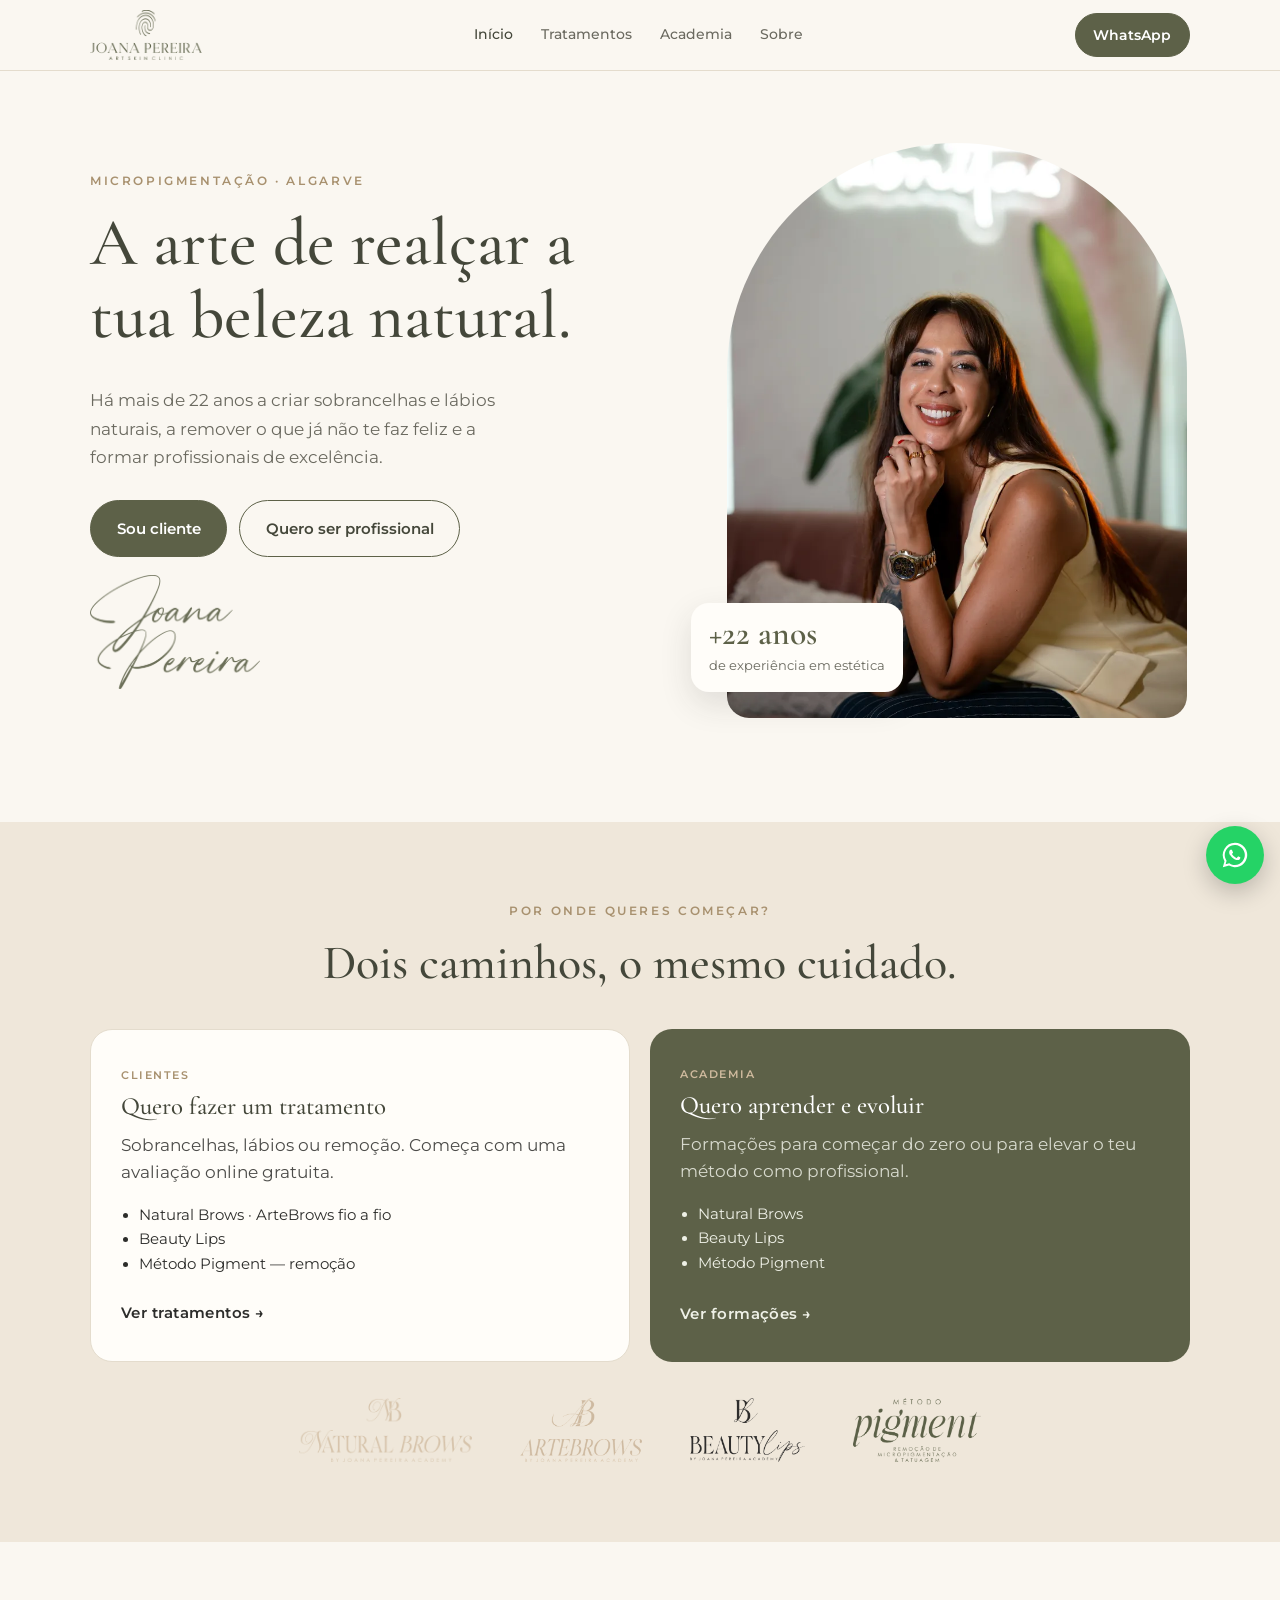
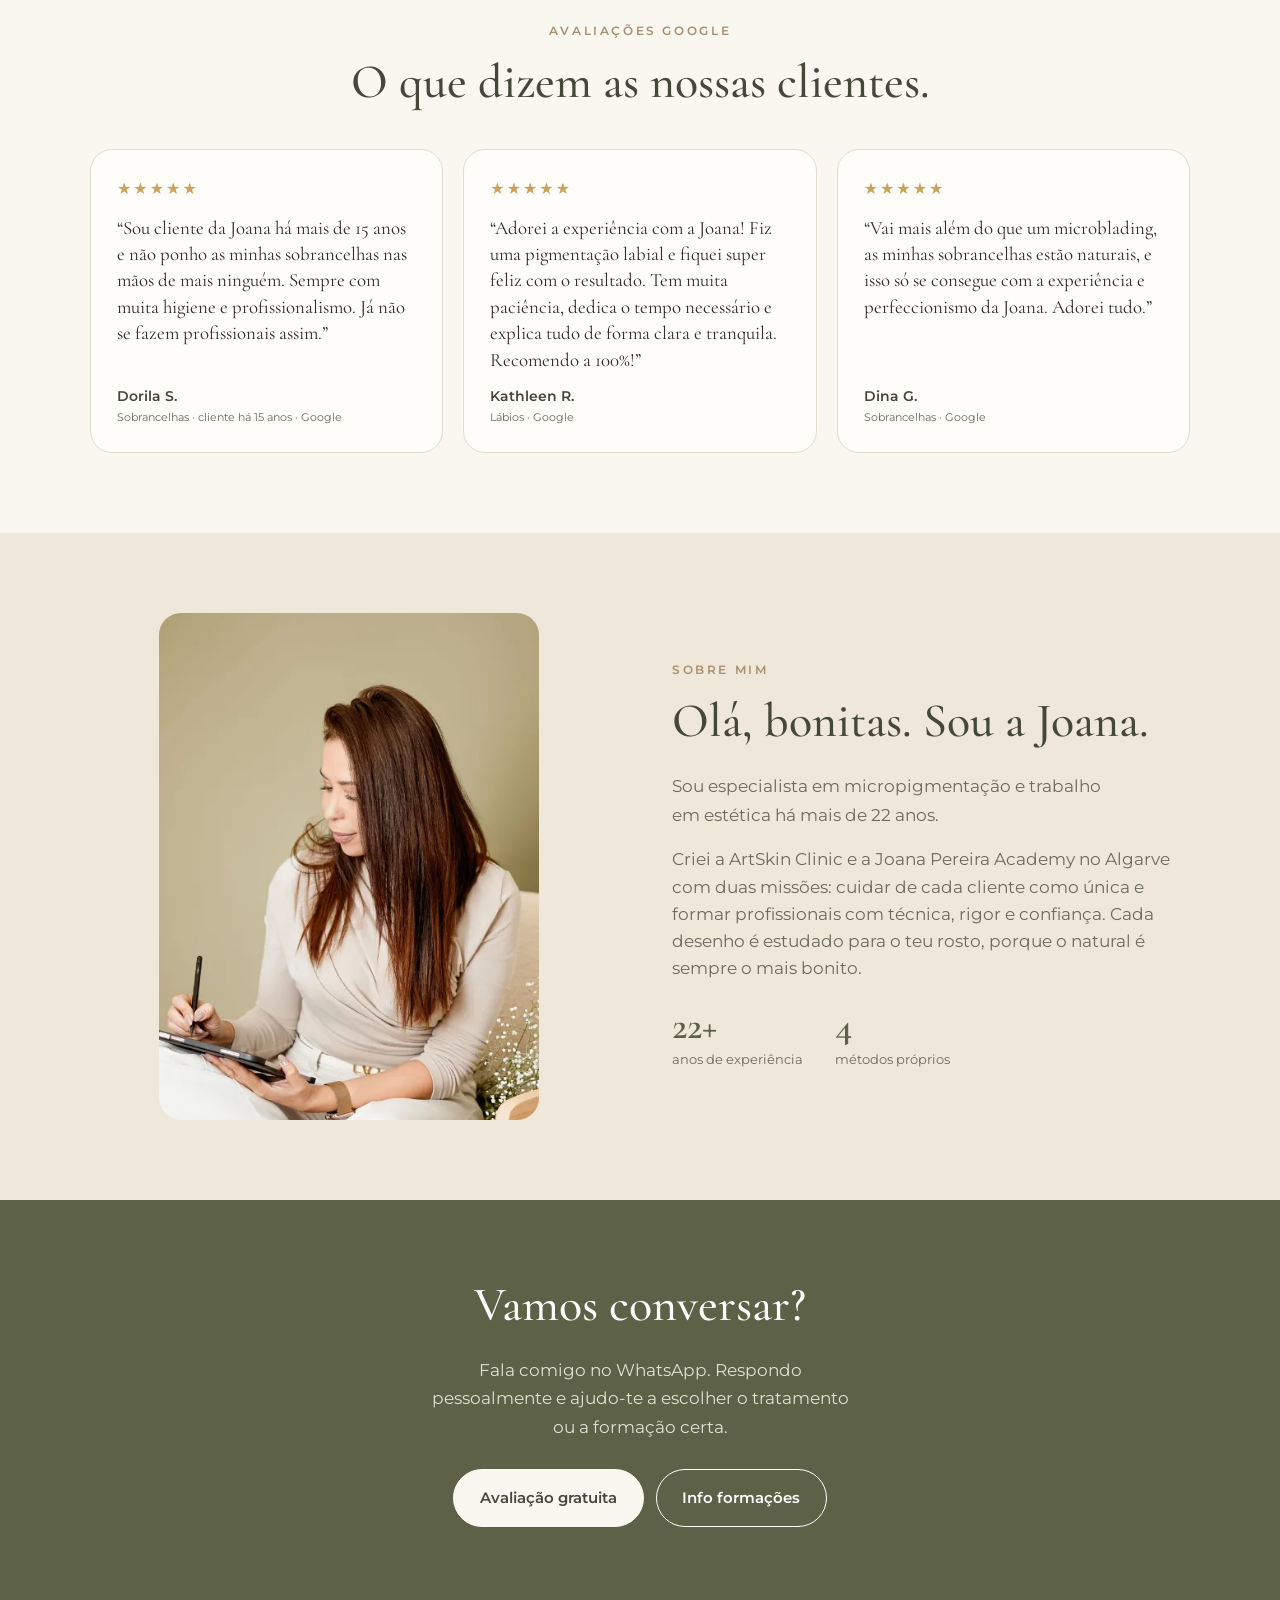
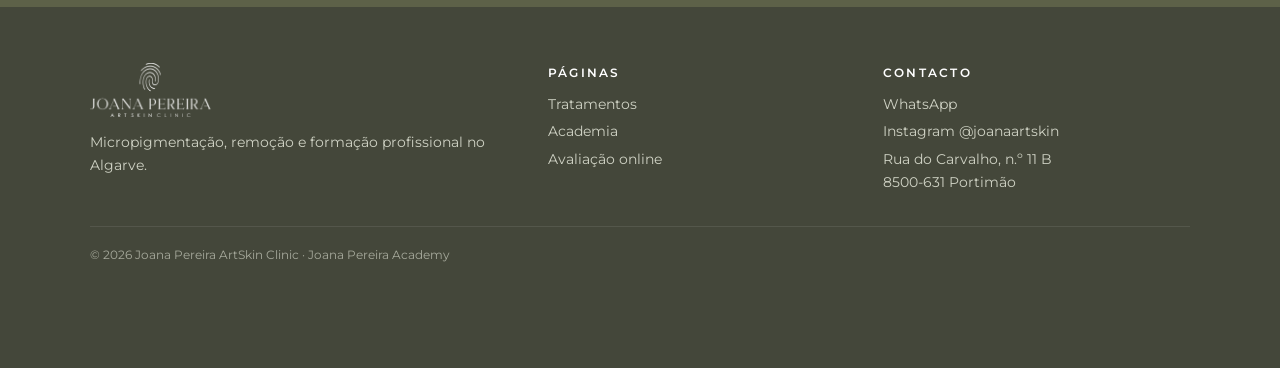
==== index.html @ eff40320 "Morada e Instagram no rodapé, dados do negócio para o Google Co-Authored-By: Claude Opus 5.5 <norepl" ====
<!doctype html>
<html lang="pt-PT">
<head>
  <meta charset="utf-8">
  <meta name="viewport" content="width=device-width, initial-scale=1">
  <title>Joana Pereira ArtSkin Clinic</title>
  <meta name="description" content="Micropigmentação de sobrancelhas e lábios, remoção de micropigmentação e tatuagem, e formações profissionais com Joana Pereira, no Algarve. Mais de 22 anos de experiência.">
  <meta property="og:title" content="Joana Pereira ArtSkin Clinic & Academy">
  <meta property="og:description" content="Tratamentos e formações em micropigmentação no Algarve.">
  <meta property="og:image" content="assets/img/joana-pereira-1200.jpg">
  <link rel="icon" href="assets/logos/icone.png">
  <link rel="preconnect" href="https://fonts.googleapis.com">
  <link rel="preconnect" href="https://fonts.gstatic.com" crossorigin>
  <link href="https://fonts.googleapis.com/css2?family=Cormorant+Garamond:ital,wght@0,500;0,600;1,500&family=Montserrat:wght@400;500;600&display=swap" rel="stylesheet">
  <link rel="stylesheet" href="assets/css/site.css">
  <script type="application/ld+json">
  {"@context":"https://schema.org","@type":"BeautySalon","name":"Joana Pereira ArtSkin Clinic","telephone":"+351968202794","address":{"@type":"PostalAddress","streetAddress":"Rua do Carvalho, n.º 11 B","postalCode":"8500-631","addressLocality":"Portimão","addressCountry":"PT"},"sameAs":["https://www.instagram.com/joanaartskin/"]}
  </script>
</head>
<body>

<header class="site-header">
  <div class="wrap">
    <a class="brand" href="index.html" aria-label="Joana Pereira ArtSkin Clinic — início"><img src="assets/logos/joana-pereira-artskin-clinic.png" alt="Joana Pereira ArtSkin Clinic" width="1000" height="447"></a>
    <nav class="nav" aria-label="Principal">
      <a href="index.html" aria-current="page">Início</a>
      <a href="clientes.html">Tratamentos</a>
      <a href="academia.html">Academia</a>
      <a href="#sobre">Sobre</a>
    </nav>
    <a class="btn" href="#" data-wa="Olá Joana! Gostava de mais informações.">WhatsApp</a>
  </div>
  <div class="mobile-tabs">
    <a href="clientes.html">Sou cliente</a>
    <a href="academia.html">Quero formação</a>
  </div>
</header>

<main>
  <!-- HERO -->
  <section class="hero">
    <div class="wrap">
      <div>
        <p class="eyebrow">Micropigmentação · Algarve</p>
        <h1>A arte de realçar a tua beleza natural.</h1>
        <p class="lead">Há mais de 22 anos a criar sobrancelhas e lábios naturais, a remover o que já não te faz feliz e a formar profissionais de excelência.</p>
        <div class="cta-row">
          <a class="btn" href="clientes.html">Sou cliente</a>
          <a class="btn ghost" href="academia.html">Quero ser profissional</a>
        </div>
        <img class="signature" src="assets/logos/assinatura.png" alt="Assinatura de Joana Pereira" width="700" height="469">
      </div>
      <div class="hero-photo">
        <picture>
          <source type="image/webp" srcset="assets/img/joana-pereira-800.webp 800w, assets/img/joana-pereira-1200.webp 1200w" sizes="(min-width: 900px) 460px, 100vw">
          <img class="photo" src="assets/img/joana-pereira-800.jpg" srcset="assets/img/joana-pereira-800.jpg 800w, assets/img/joana-pereira-1200.jpg 1200w" sizes="(min-width: 900px) 460px, 100vw" width="800" height="1200" alt="Joana Pereira a sorrir no seu estúdio">
        </picture>
        <div class="badge"><strong>+22 anos</strong><small>de experiência em estética</small></div>
      </div>
    </div>
  </section>

  <!-- ESCOLHA DE CAMINHO -->
  <section class="bg-sand">
    <div class="wrap center">
      <p class="eyebrow">Por onde queres começar?</p>
      <h2>Dois caminhos, o mesmo cuidado.</h2>
      <div class="paths" style="text-align:left">
        <a class="path cli" href="clientes.html">
          <span class="tag">Clientes</span>
          <h3>Quero fazer um tratamento</h3>
          <p>Sobrancelhas, lábios ou remoção. Começa com uma avaliação online gratuita.</p>
          <ul><li>Natural Brows · ArteBrows fio a fio</li><li>Beauty Lips</li><li>Método Pigment — remoção</li></ul>
          <span class="go">Ver tratamentos</span>
        </a>
        <a class="path aca" href="academia.html">
          <span class="tag" style="color:var(--beige)">Academia</span>
          <h3>Quero aprender e evoluir</h3>
          <p>Formações para começar do zero ou para elevar o teu método como profissional.</p>
          <ul><li>Natural Brows</li><li>Beauty Lips</li><li>Método Pigment</li></ul>
          <span class="go">Ver formações</span>
        </a>
      </div>
      <div class="brands" aria-label="Técnicas Joana Pereira">
        <img src="assets/logos/natural-brows.png" alt="Natural Brows" width="800" height="296">
        <img src="assets/logos/artebrows.png" alt="ArteBrows" width="800" height="422">
        <img src="assets/logos/beauty-lips.png" alt="Beauty Lips" width="800" height="442">
        <img src="assets/logos/metodo-pigment.png" alt="Método Pigment" width="800" height="402">
      </div>
    </div>
  </section>

  <!-- TESTEMUNHOS -->
  <section>
    <div class="wrap center">
      <p class="eyebrow">Avaliações Google</p>
      <h2>O que dizem as nossas clientes.</h2>
      <!-- Testemunhos reais do Google -->
      <div class="reviews" style="text-align:left">
        <article class="review"><div class="stars" aria-label="5 estrelas">★★★★★</div><blockquote>“Sou cliente da Joana há mais de 15 anos e não ponho as minhas sobrancelhas nas mãos de mais ninguém. Sempre com muita higiene e profissionalismo. Já não se fazem profissionais assim.”</blockquote><cite>Dorila S.<small>Sobrancelhas · cliente há 15 anos · Google</small></cite></article>
        <article class="review"><div class="stars" aria-label="5 estrelas">★★★★★</div><blockquote>“Adorei a experiência com a Joana! Fiz uma pigmentação labial e fiquei super feliz com o resultado. Tem muita paciência, dedica o tempo necessário e explica tudo de forma clara e tranquila. Recomendo a 100%!”</blockquote><cite>Kathleen R.<small>Lábios · Google</small></cite></article>
        <article class="review"><div class="stars" aria-label="5 estrelas">★★★★★</div><blockquote>“Vai mais além do que um microblading, as minhas sobrancelhas estão naturais, e isso só se consegue com a experiência e perfeccionismo da Joana. Adorei tudo.”</blockquote><cite>Dina G.<small>Sobrancelhas · Google</small></cite></article>
      </div>
    </div>
  </section>

  <!-- SOBRE -->
  <section id="sobre" class="bg-sand">
    <div class="wrap about">
      <div class="eval-photo">
        <picture>
          <source type="image/webp" srcset="assets/img/joana-avaliacao.webp">
          <img src="assets/img/joana-avaliacao.jpg" width="462" height="1080" alt="Joana Pereira a analisar um desenho no tablet" loading="lazy">
        </picture>
      </div>
      <div>
        <p class="eyebrow">Sobre mim</p>
        <h2>Olá, bonitas. Sou a Joana.</h2>
        <p class="lead">Sou especialista em micropigmentação e trabalho em estética há mais de 22 anos.</p>
        <p style="color:var(--muted)">Criei a ArtSkin Clinic e a Joana Pereira Academy no Algarve com duas missões: cuidar de cada cliente como única e formar profissionais com técnica, rigor e confiança. Cada desenho é estudado para o teu rosto, porque o natural é sempre o mais bonito.</p>
        <div class="stats">
          <div><strong>22+</strong><span>anos de experiência</span></div>
          <div><strong>4</strong><span>métodos próprios</span></div>
        </div>
      </div>
    </div>
  </section>

  <!-- CTA FINAL -->
  <section class="bg-olive">
    <div class="wrap center">
      <h2>Vamos conversar?</h2>
      <p class="lead">Fala comigo no WhatsApp. Respondo pessoalmente e ajudo-te a escolher o tratamento ou a formação certa.</p>
      <div class="cta-row">
        <a class="btn light" href="#" data-wa="Olá Joana! Quero fazer a avaliação online gratuita. Vou enviar a minha foto.">Avaliação gratuita</a>
        <a class="btn ghost" style="color:#fff;border-color:#fff" href="#" data-wa="Olá Joana! Quero saber mais sobre as formações.">Info formações</a>
      </div>
    </div>
  </section>
</main>

<footer class="site-footer">
  <div class="wrap">
    <div>
      <img src="assets/logos/joana-pereira-artskin-clinic.png" alt="Joana Pereira ArtSkin Clinic" width="1000" height="447">
      <p>Micropigmentação, remoção e formação profissional no Algarve.</p>
    </div>
    <div>
      <h4>Páginas</h4>
      <a href="clientes.html">Tratamentos</a>
      <a href="academia.html">Academia</a>
      <a href="clientes.html#avaliacao">Avaliação online</a>
    </div>
    <div>
      <h4>Contacto</h4>
      <a href="#" data-wa="Olá Joana!">WhatsApp</a>
      <a href="https://www.instagram.com/joanaartskin/" target="_blank" rel="noopener">Instagram @joanaartskin</a>
      <a href="https://www.google.com/maps/search/?api=1&amp;query=Rua+do+Carvalho+11B,+8500-631+Portim%C3%A3o" target="_blank" rel="noopener">Rua do Carvalho, n.º 11 B<br>8500-631 Portimão</a>
    </div>
    <p class="copy">© <span data-year>2026</span> Joana Pereira ArtSkin Clinic · Joana Pereira Academy</p>
  </div>
</footer>

<a class="wa-float" href="#" data-wa="Olá Joana!" aria-label="Falar no WhatsApp">
  <svg viewBox="0 0 32 32" aria-hidden="true"><path d="M16 3a13 13 0 0 0-11.2 19.6L3 29l6.6-1.7A13 13 0 1 0 16 3Zm0 23.7c-2 0-4-.5-5.7-1.6l-.4-.2-3.9 1 1-3.8-.3-.4A10.7 10.7 0 1 1 16 26.7Zm5.9-8c-.3-.2-1.9-1-2.2-1-.3-.1-.5-.2-.7.1l-1 1.2c-.2.2-.4.3-.7.1a8.8 8.8 0 0 1-4.4-3.8c-.3-.5.3-.5 1-1.6.1-.2 0-.4 0-.5l-1-2.4c-.3-.6-.5-.5-.7-.5h-.6c-.2 0-.5 0-.8.4-.3.3-1 1-1 2.5s1 2.9 1.2 3.1c.2.2 2 3.1 4.9 4.4 1.8.8 2.5.8 3.4.7.6-.1 1.9-.8 2.1-1.5.3-.7.3-1.3.2-1.5l-.7-.3Z"/></svg>
</a>

<script src="assets/js/site.js"></script>
</body>
</html>
---- assets/css/site.css ----
/* Joana Pereira ArtSkin Clinic — estilos partilhados */
:root {
  --cream: #faf7f1;
  --sand: #efe7da;
  --beige: #cfba9e;
  --beige-dark: #a8916f;
  --olive: #5d6148;
  --olive-dark: #44473a;
  --ink: #2d2d2b;
  --muted: #6b6a60;
  --line: #e4dccd;
  --white: #fffdf9;
  --radius: 22px;
}
* { box-sizing: border-box; }
html { scroll-behavior: smooth; }
body {
  margin: 0; background: var(--cream); color: var(--ink);
  font: 400 16.5px/1.65 Montserrat, system-ui, sans-serif;
  -webkit-font-smoothing: antialiased;
}
img { max-width: 100%; height: auto; display: block; }
a { color: inherit; }
.wrap { max-width: 1140px; margin: 0 auto; padding: 0 20px; }
h1, h2, h3 { font-family: "Cormorant Garamond", Georgia, serif; font-weight: 500; line-height: 1.08; margin: 0 0 .5em; color: var(--olive-dark); }
h1 { font-size: clamp(2.5rem, 6vw, 4.2rem); }
h2 { font-size: clamp(2rem, 4.6vw, 3rem); }
h3 { font-size: 1.55rem; }
p { margin: 0 0 1em; }
.eyebrow { text-transform: uppercase; letter-spacing: .22em; font-size: .74rem; font-weight: 600; color: var(--beige-dark); margin: 0 0 1rem; }
.lead { font-size: 1.08rem; color: var(--muted); max-width: 40ch; }
.center { text-align: center; }
.center .lead { margin-left: auto; margin-right: auto; }

/* Botões */
.btn {
  display: inline-flex; align-items: center; justify-content: center; gap: .55rem;
  padding: .95rem 1.6rem; border-radius: 999px; font-weight: 600; font-size: .95rem;
  text-decoration: none; background: var(--olive); color: #fff; border: 1.5px solid var(--olive);
  transition: background .15s, transform .15s, color .15s;
}
.btn:hover { background: var(--olive-dark); transform: translateY(-1px); }
.btn.ghost { background: transparent; color: var(--olive-dark); }
.btn.ghost:hover { background: var(--olive); color: #fff; }
.btn.light { background: var(--cream); color: var(--olive-dark); border-color: var(--cream); }
.btn.light:hover { background: #fff; }
.btn svg { width: 18px; height: 18px; fill: currentColor; }
.cta-row { display: flex; flex-wrap: wrap; gap: 12px; margin-top: 28px; }
.center .cta-row { justify-content: center; }

/* Header */
.site-header { position: sticky; top: 0; z-index: 30; background: rgba(250,247,241,.94); backdrop-filter: blur(8px); border-bottom: 1px solid var(--line); }
.site-header .wrap { display: flex; align-items: center; justify-content: space-between; gap: 16px; height: 70px; }
.brand img { height: 50px; width: auto; }
.nav { display: none; gap: 28px; font-size: .88rem; font-weight: 500; }
.nav a { text-decoration: none; color: var(--muted); }
.nav a:hover, .nav a[aria-current="page"] { color: var(--olive-dark); }
.site-header .btn { padding: .6rem 1.1rem; font-size: .85rem; }
@media (min-width: 860px) { .nav { display: flex; } }

/* Mobile tabs (Clientes / Academia) */
.mobile-tabs { display: flex; border-top: 1px solid var(--line); }
.mobile-tabs a { flex: 1; text-align: center; padding: 10px; font-size: .82rem; font-weight: 600; text-decoration: none; color: var(--muted); letter-spacing: .04em; }
.mobile-tabs a[aria-current="page"] { color: var(--olive-dark); box-shadow: inset 0 -2px 0 var(--olive); }
@media (min-width: 860px) { .mobile-tabs { display: none; } }

/* Secções */
section { padding: 80px 0; }
.bg-sand { background: var(--sand); }
.bg-olive { background: var(--olive); color: #eef0e6; }
.bg-olive h2, .bg-olive h3 { color: #fff; }
.bg-olive .eyebrow { color: var(--beige); }
.bg-olive .lead, .bg-olive p { color: #dfe2d4; }

/* Hero */
.hero { padding: 48px 0 80px; }
.hero .wrap { display: grid; gap: 44px; align-items: center; }
.hero-photo { position: relative; max-width: 460px; width: 100%; justify-self: center; }
.hero-photo img.photo { width: 100%; height: auto; aspect-ratio: 4/5; object-fit: cover; object-position: 50% 70%; border-radius: 230px 230px var(--radius) var(--radius); }
.badge { position: absolute; left: -10px; bottom: 26px; background: var(--white); border-radius: 18px; padding: 14px 18px; box-shadow: 0 12px 32px rgba(45,45,43,.13); }
.badge strong { display: block; font-family: "Cormorant Garamond", serif; font-size: 2.1rem; line-height: 1; color: var(--olive); font-weight: 600; }
.badge small { color: var(--muted); font-size: .8rem; }
.signature { width: 170px; opacity: .9; margin-top: 18px; }
@media (min-width: 900px) {
  .hero { padding: 72px 0 104px; }
  .hero .wrap { grid-template-columns: 1.1fr .9fr; gap: 64px; }
  .badge { left: -36px; }
}

/* Escolha de caminho (home) */
.paths { display: grid; gap: 20px; margin-top: 40px; }
@media (min-width: 760px) { .paths { grid-template-columns: 1fr 1fr; } }
.path { position: relative; display: flex; flex-direction: column; border-radius: var(--radius); padding: 36px 30px; text-decoration: none; min-height: 300px; transition: transform .2s, box-shadow .2s; }
.path:hover { transform: translateY(-3px); box-shadow: 0 18px 40px rgba(45,45,43,.12); }
.path.cli { background: var(--white); border: 1px solid var(--line); }
.path.aca { background: var(--olive); color: #eef0e6; }
.path.aca h3 { color: #fff; }
.path p { color: inherit; opacity: .85; }
.path ul { margin: 0 0 24px; padding-left: 1.1rem; font-size: .93rem; }
.path .go { margin-top: auto; font-weight: 600; font-size: .92rem; letter-spacing: .03em; }
.path .go::after { content: " →"; }

/* Grelhas e cartões */
.grid { display: grid; gap: 20px; margin-top: 40px; }
@media (min-width: 720px) { .grid.two { grid-template-columns: repeat(2, 1fr); } .grid.three { grid-template-columns: repeat(3, 1fr); } }
.card { background: var(--white); border: 1px solid var(--line); border-radius: var(--radius); padding: 30px 26px; display: flex; flex-direction: column; }
.card p { color: var(--muted); font-size: .95rem; }
.card ul { margin: 0 0 22px; padding-left: 1.1rem; color: var(--muted); font-size: .93rem; }
.card .btn { margin-top: auto; align-self: flex-start; }
.card .logo { height: 92px; width: auto; max-width: 100%; object-fit: contain; object-position: left center; margin-bottom: 20px; }
.card.feature { background: var(--olive); border: 0; color: #eef0e6; }
.card.feature h3 { color: #fff; }
.card.feature p, .card.feature ul { color: #dfe2d4; }
.tag { display: inline-block; font-size: .7rem; letter-spacing: .14em; text-transform: uppercase; font-weight: 600; color: var(--beige-dark); margin-bottom: 8px; }

/* Avaliação online */
.eval { display: grid; gap: 40px; align-items: center; }
.eval-photo img { width: 100%; max-width: 380px; aspect-ratio: 3/4; object-fit: cover; object-position: 50% 40%; border-radius: var(--radius); margin: 0 auto; }
@media (min-width: 900px) { .eval { grid-template-columns: .8fr 1.2fr; gap: 64px; } }
.steps { list-style: none; padding: 0; margin: 24px 0 0; display: grid; gap: 14px; counter-reset: s; }
.steps li { display: flex; gap: 14px; align-items: flex-start; counter-increment: s; }
.steps li::before { content: counter(s); flex: 0 0 34px; height: 34px; border-radius: 50%; background: var(--olive); color: #fff; display: grid; place-items: center; font-weight: 600; font-size: .9rem; }
.steps strong { display: block; color: var(--olive-dark); }
.steps span { color: var(--muted); font-size: .93rem; }
.note { margin-top: 26px; padding: 18px 20px; border-radius: 16px; background: var(--white); border: 1px solid var(--line); font-size: .92rem; color: var(--muted); }
.note b { color: var(--olive-dark); }

/* Galeria (fotos de trabalhos) */
.gallery { display: grid; gap: 14px; margin-top: 40px; grid-template-columns: repeat(2, 1fr); }
@media (min-width: 860px) { .gallery { grid-template-columns: repeat(4, 1fr); } }
.gallery figure { margin: 0; border-radius: 18px; overflow: hidden; aspect-ratio: 1; background: var(--sand); position: relative; }
.gallery img { width: 100%; height: 100%; object-fit: cover; }
.gallery figcaption { position: absolute; left: 10px; bottom: 10px; background: rgba(255,253,249,.92); padding: 4px 10px; border-radius: 99px; font-size: .74rem; font-weight: 600; color: var(--olive-dark); }
.placeholder { display: grid; place-items: center; text-align: center; padding: 14px; border: 1.5px dashed var(--beige); color: var(--beige-dark); font-size: .8rem; font-weight: 500; }

/* Testemunhos */
.reviews { display: grid; gap: 20px; margin-top: 40px; }
@media (min-width: 760px) { .reviews { grid-template-columns: repeat(3, 1fr); } }
.review { background: var(--white); border: 1px solid var(--line); border-radius: var(--radius); padding: 26px; display: flex; flex-direction: column; gap: 12px; }
.review .stars { color: #c9a25b; letter-spacing: 2px; font-size: 1rem; }
.review blockquote { margin: 0; font-family: "Cormorant Garamond", serif; font-size: 1.18rem; line-height: 1.4; color: var(--ink); }
.review cite { font-style: normal; font-size: .85rem; font-weight: 600; color: var(--olive-dark); margin-top: auto; }
.review cite small { display: block; font-weight: 400; color: var(--muted); }
.review.placeholder { border-style: dashed; }
.google-score { display: inline-flex; align-items: center; gap: 10px; margin-top: 18px; font-size: .9rem; color: var(--muted); }

/* Logos das técnicas */
.brands { display: flex; flex-wrap: wrap; justify-content: center; align-items: center; gap: 28px 48px; margin-top: 36px; }
.brands img { height: 64px; width: auto; }

/* Sobre */
.about { display: grid; gap: 40px; align-items: center; }
@media (min-width: 900px) { .about { grid-template-columns: 1fr 1fr; gap: 64px; } }
.stats { display: flex; gap: 32px; flex-wrap: wrap; margin-top: 24px; }
.stats strong { display: block; font-family: "Cormorant Garamond", serif; font-size: 2.4rem; line-height: 1; color: var(--olive); font-weight: 600; }
.stats span { font-size: .82rem; color: var(--muted); }

/* FAQ */
.faq { max-width: 760px; margin: 36px auto 0; }
.faq details { border-bottom: 1px solid var(--line); padding: 18px 0; }
.faq summary { cursor: pointer; font-weight: 600; color: var(--olive-dark); list-style: none; display: flex; justify-content: space-between; gap: 16px; }
.faq summary::after { content: "+"; font-size: 1.3rem; line-height: 1; color: var(--beige-dark); }
.faq details[open] summary::after { content: "–"; }
.faq details p { margin: 12px 0 0; color: var(--muted); font-size: .95rem; }

/* Footer */
.site-footer { background: var(--olive-dark); color: #cfd2c4; padding: 56px 0 90px; font-size: .88rem; }
.site-footer .wrap { display: grid; gap: 28px; }
@media (min-width: 760px) { .site-footer .wrap { grid-template-columns: 1.4fr 1fr 1fr; } }
.site-footer img { height: 54px; width: auto; filter: brightness(0) invert(1); opacity: .9; margin-bottom: 14px; }
.site-footer h4 { margin: 0 0 10px; color: #fff; font-size: .78rem; letter-spacing: .18em; text-transform: uppercase; font-weight: 600; }
.site-footer a { text-decoration: none; display: block; margin: 4px 0; }
.site-footer a:hover { color: #fff; }
.site-footer .copy { grid-column: 1 / -1; border-top: 1px solid rgba(255,255,255,.12); padding-top: 18px; font-size: .78rem; opacity: .7; }

/* WhatsApp flutuante */
.wa-float { position: fixed; right: 16px; bottom: 16px; z-index: 40; width: 58px; height: 58px; border-radius: 50%; background: #25d366; display: grid; place-items: center; box-shadow: 0 8px 24px rgba(0,0,0,.22); }
.wa-float svg { width: 30px; height: 30px; fill: #fff; }

/* Galeria com destaque */
.gallery.feature { grid-auto-rows: 170px; }
.gallery.feature figure { aspect-ratio: auto; }
.gallery.feature .big { grid-column: span 2; grid-row: span 2; }
.gallery.feature .tall { grid-row: span 2; }
@media (min-width: 860px) { .gallery.feature { grid-auto-rows: 260px; } }
@media (min-width: 760px) { .reviews.two { grid-template-columns: repeat(2, 1fr); } }

/* Faixa de fotos antes/depois, sem cortar a imagem */
.strip { display: flex; flex-wrap: wrap; gap: 14px; margin-top: 28px; }
.strip figure { margin: 0; min-width: 0; border-radius: 18px; overflow: hidden; }
.strip img { width: 100%; height: auto; }
@media (max-width: 640px) { .strip figure { flex-basis: 100% !important; } }
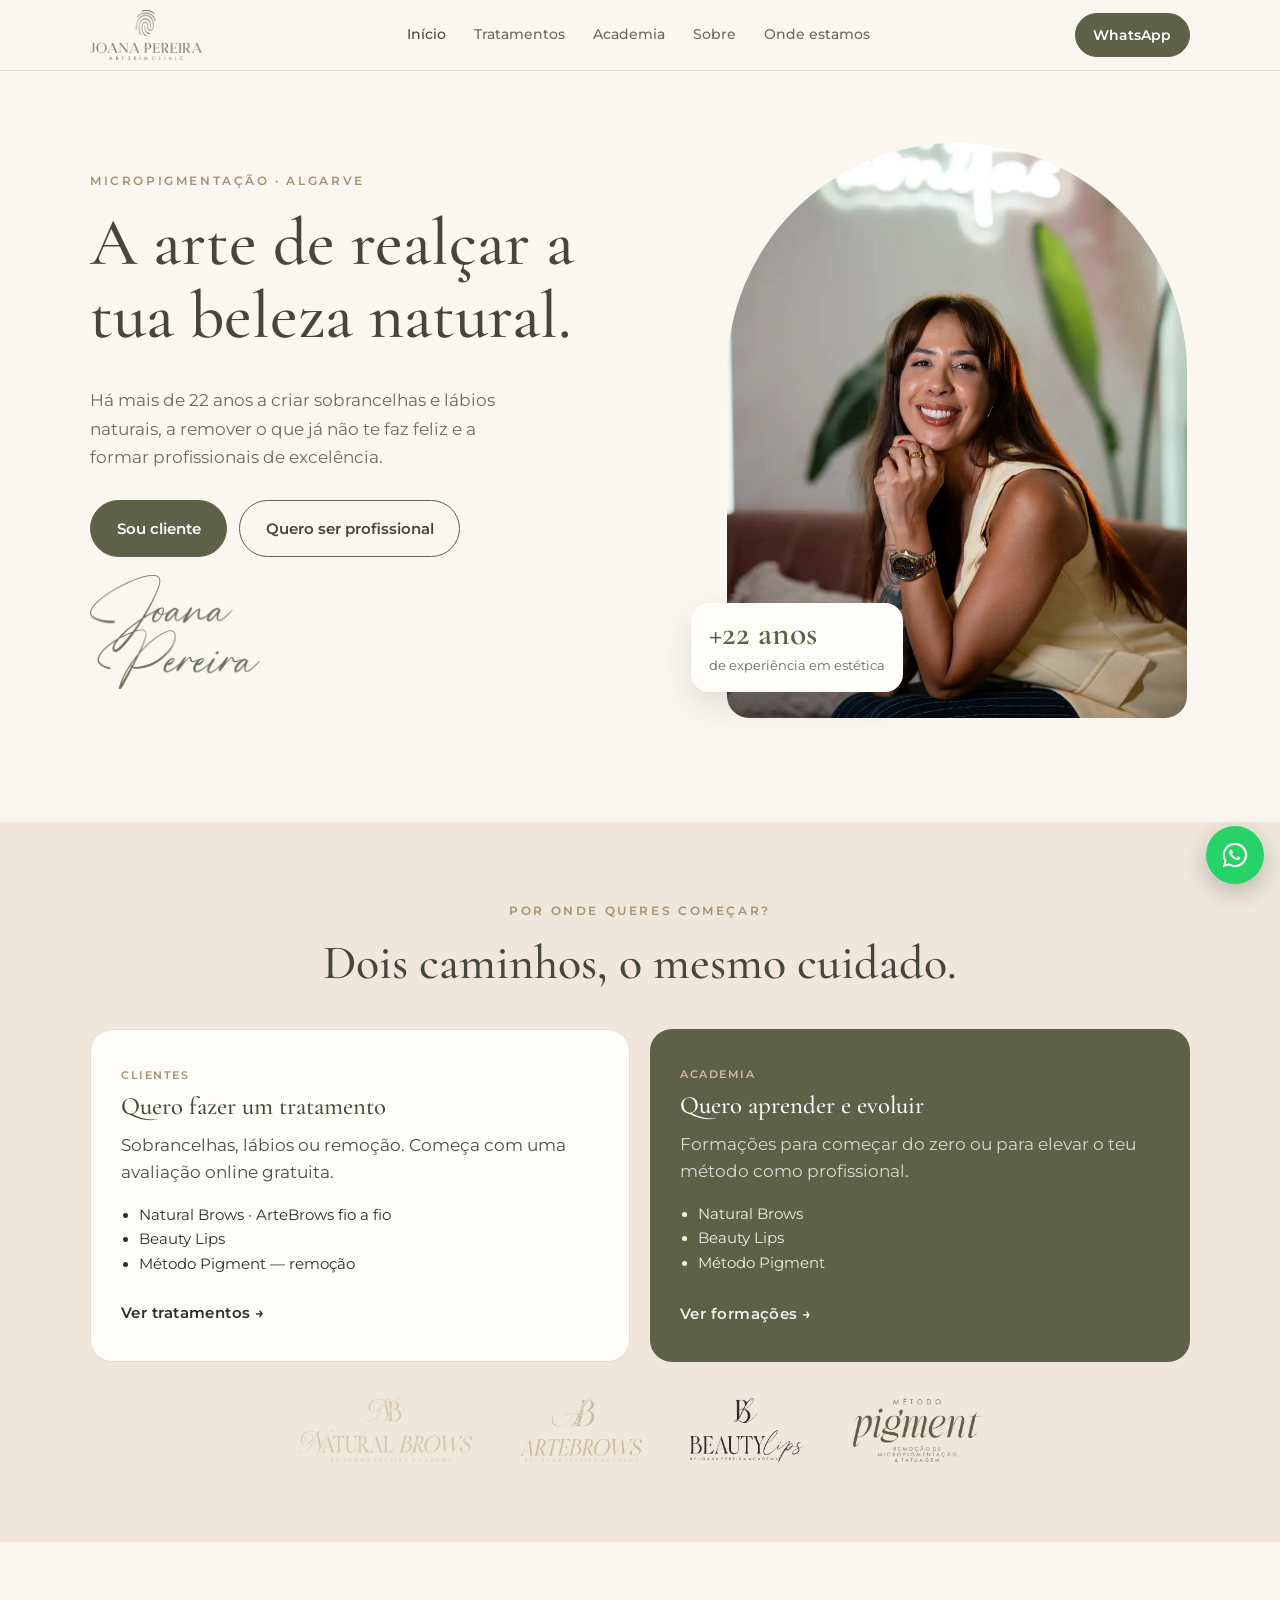
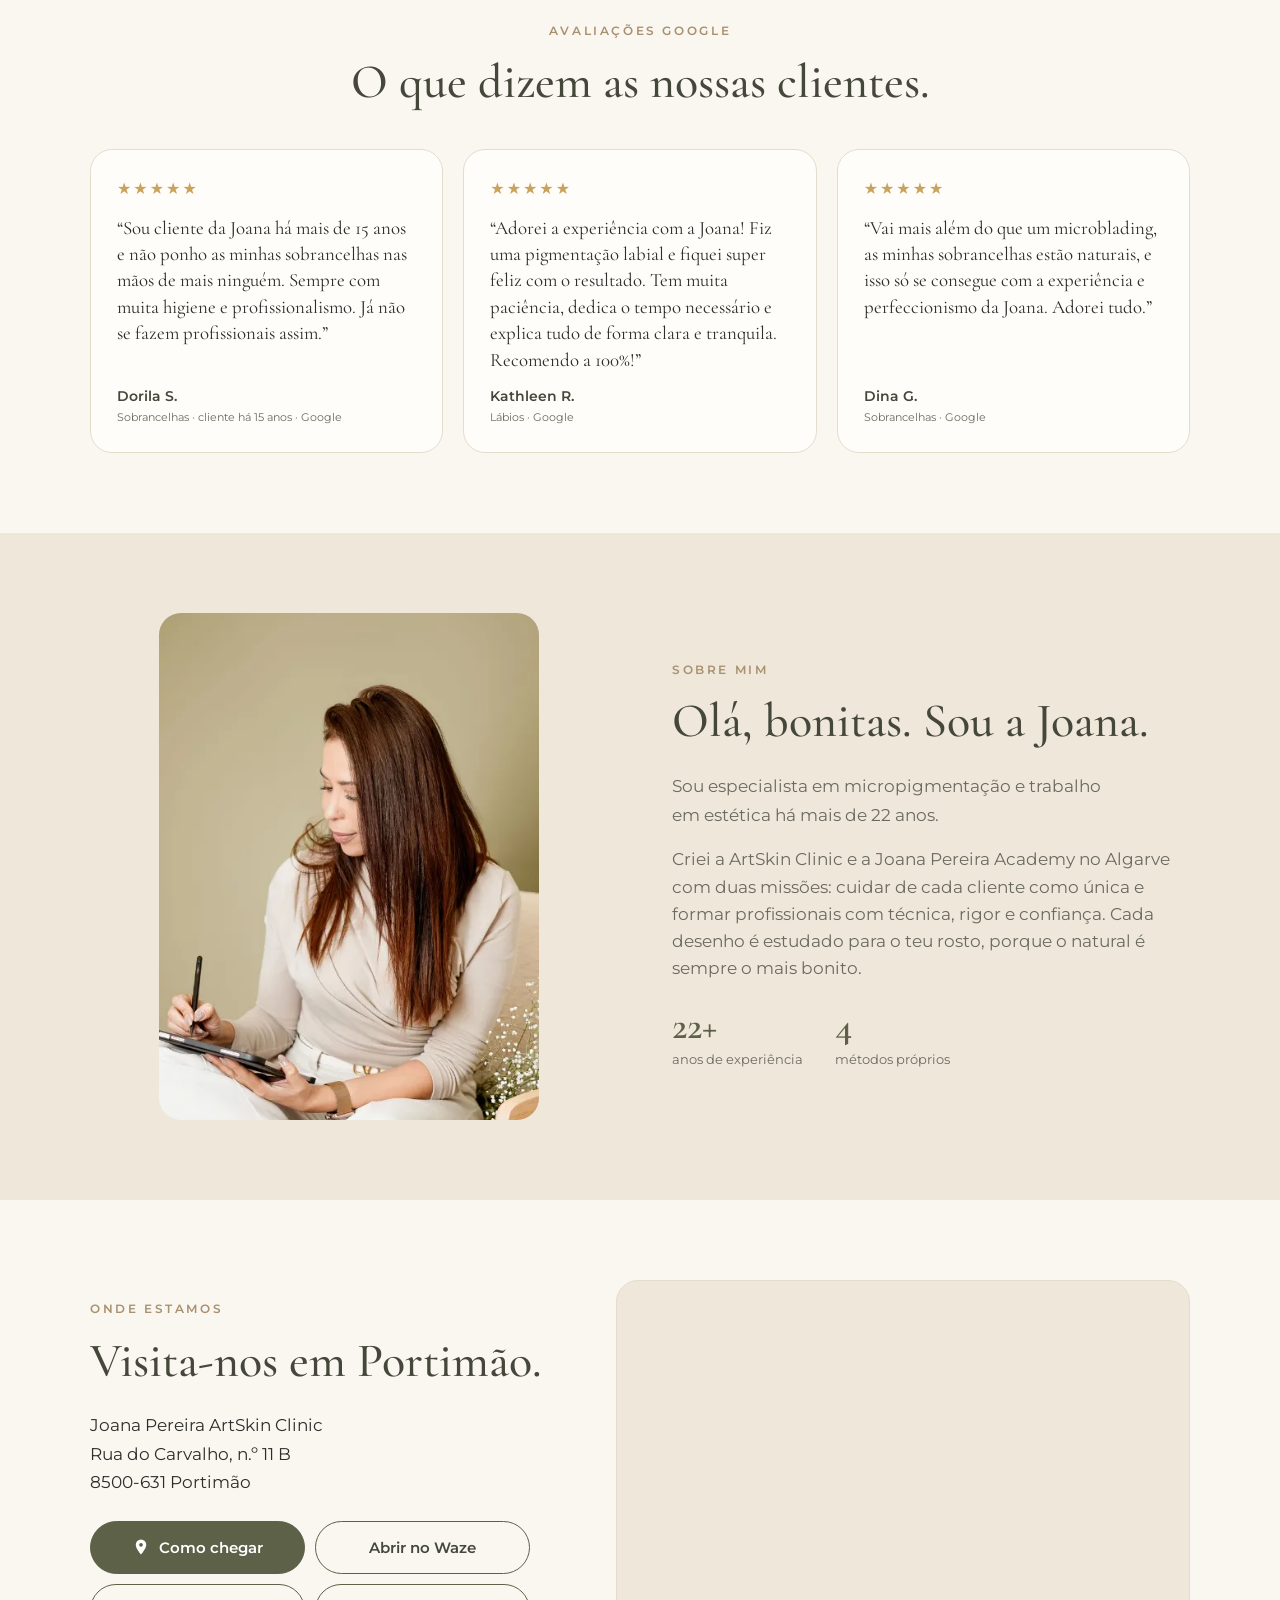
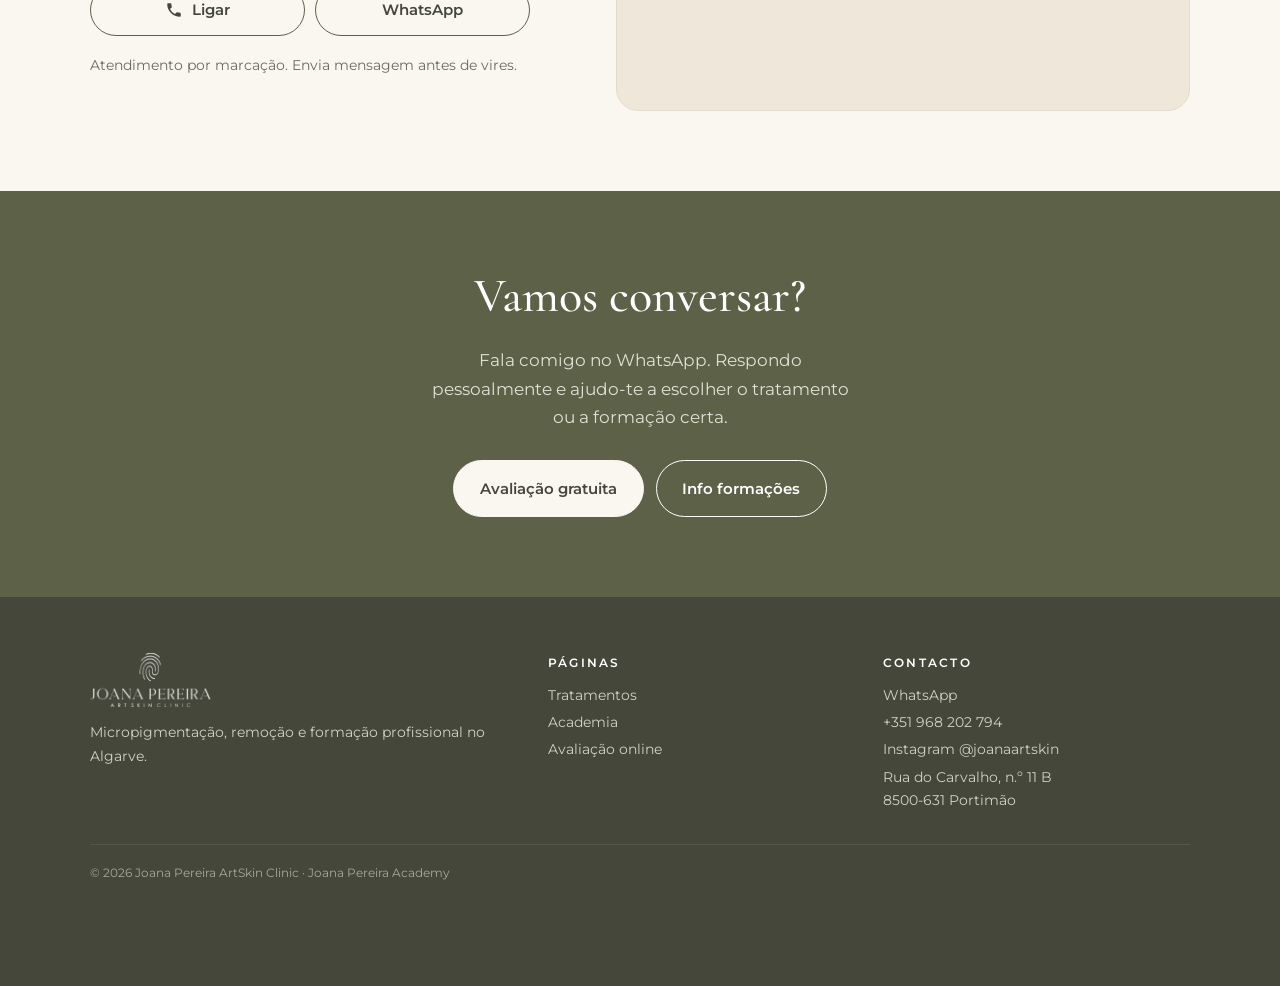
==== commit 60fa71e7: "Secção Onde estamos: mapa, Como chegar, Waze, Ligar e WhatsApp Co-Authored-By: Claude Opus 5.5 <nore" ====
--- a/index.html
+++ b/index.html
@@ -27,6 +27,7 @@
       <a href="clientes.html">Tratamentos</a>
       <a href="academia.html">Academia</a>
       <a href="#sobre">Sobre</a>
+      <a href="#visita">Onde estamos</a>
     </nav>
     <a class="btn" href="#" data-wa="Olá Joana! Gostava de mais informações.">WhatsApp</a>
   </div>
@@ -127,6 +128,33 @@
   </section>
 
   <!-- CTA FINAL -->
+  <!-- ONDE ESTAMOS -->
+  <section id="visita">
+    <div class="wrap visit">
+      <div>
+        <p class="eyebrow">Onde estamos</p>
+        <h2>Visita-nos em Portimão.</h2>
+        <address class="addr">
+          Joana Pereira ArtSkin Clinic<br>
+          Rua do Carvalho, n.º 11 B<br>
+          8500-631 Portimão
+        </address>
+        <div class="quick">
+          <a class="btn" href="https://www.google.com/maps/dir/?api=1&amp;destination=Rua%20do%20Carvalho%2011B%2C%208500-631%20Portim%C3%A3o" target="_blank" rel="noopener">
+            <svg viewBox="0 0 24 24" aria-hidden="true"><path d="M12 2a7 7 0 0 0-7 7c0 5.2 7 13 7 13s7-7.8 7-13a7 7 0 0 0-7-7Zm0 9.5A2.5 2.5 0 1 1 12 6.5a2.5 2.5 0 0 1 0 5Z"/></svg>Como chegar</a>
+          <a class="btn ghost" href="https://waze.com/ul?q=Rua%20do%20Carvalho%2011B%2C%208500-631%20Portim%C3%A3o&amp;navigate=yes" target="_blank" rel="noopener">Abrir no Waze</a>
+          <a class="btn ghost" href="tel:+351968202794">
+            <svg viewBox="0 0 24 24" aria-hidden="true"><path d="M6.6 10.8a15.1 15.1 0 0 0 6.6 6.6l2.2-2.2c.3-.3.7-.4 1-.2 1.1.4 2.3.6 3.6.6.6 0 1 .4 1 1V20c0 .6-.4 1-1 1A17 17 0 0 1 3 4c0-.6.4-1 1-1h3.5c.6 0 1 .4 1 1 0 1.3.2 2.5.6 3.6.1.3 0 .7-.2 1l-2.3 2.2Z"/></svg>Ligar</a>
+          <a class="btn ghost" href="#" data-wa="Olá Joana! Gostava de marcar uma visita ao estúdio.">WhatsApp</a>
+        </div>
+        <p class="small-note">Atendimento por marcação. Envia mensagem antes de vires.</p>
+      </div>
+      <div class="map">
+        <iframe title="Mapa: Joana Pereira ArtSkin Clinic, Rua do Carvalho 11 B, Portimão" src="https://maps.google.com/maps?q=Rua%20do%20Carvalho%2011B%2C%208500-631%20Portim%C3%A3o&amp;z=16&amp;output=embed" loading="lazy" referrerpolicy="no-referrer-when-downgrade" allowfullscreen></iframe>
+      </div>
+    </div>
+  </section>
+
   <section class="bg-olive">
     <div class="wrap center">
       <h2>Vamos conversar?</h2>
@@ -154,6 +182,7 @@
     <div>
       <h4>Contacto</h4>
       <a href="#" data-wa="Olá Joana!">WhatsApp</a>
+      <a href="tel:+351968202794">+351 968 202 794</a>
       <a href="https://www.instagram.com/joanaartskin/" target="_blank" rel="noopener">Instagram @joanaartskin</a>
       <a href="https://www.google.com/maps/search/?api=1&amp;query=Rua+do+Carvalho+11B,+8500-631+Portim%C3%A3o" target="_blank" rel="noopener">Rua do Carvalho, n.º 11 B<br>8500-631 Portimão</a>
     </div>
--- a/assets/css/site.css
+++ b/assets/css/site.css
@@ -190,3 +190,13 @@
 .strip figure { margin: 0; min-width: 0; border-radius: 18px; overflow: hidden; }
 .strip img { width: 100%; height: auto; }
 @media (max-width: 640px) { .strip figure { flex-basis: 100% !important; } }
+
+/* Onde estamos */
+.visit { display: grid; gap: 36px; align-items: center; }
+@media (min-width: 900px) { .visit { grid-template-columns: .9fr 1.1fr; gap: 56px; } }
+.addr { font-style: normal; font-size: 1.05rem; line-height: 1.7; color: var(--ink); margin: 8px 0 24px; }
+.quick { display: grid; grid-template-columns: 1fr 1fr; gap: 10px; max-width: 440px; }
+.quick .btn { padding: .8rem 1rem; white-space: nowrap; }
+.small-note { margin-top: 18px; font-size: .85rem; color: var(--muted); }
+.map { border-radius: var(--radius); overflow: hidden; border: 1px solid var(--line); background: var(--sand); aspect-ratio: 4/3; }
+.map iframe { width: 100%; height: 100%; border: 0; display: block; }
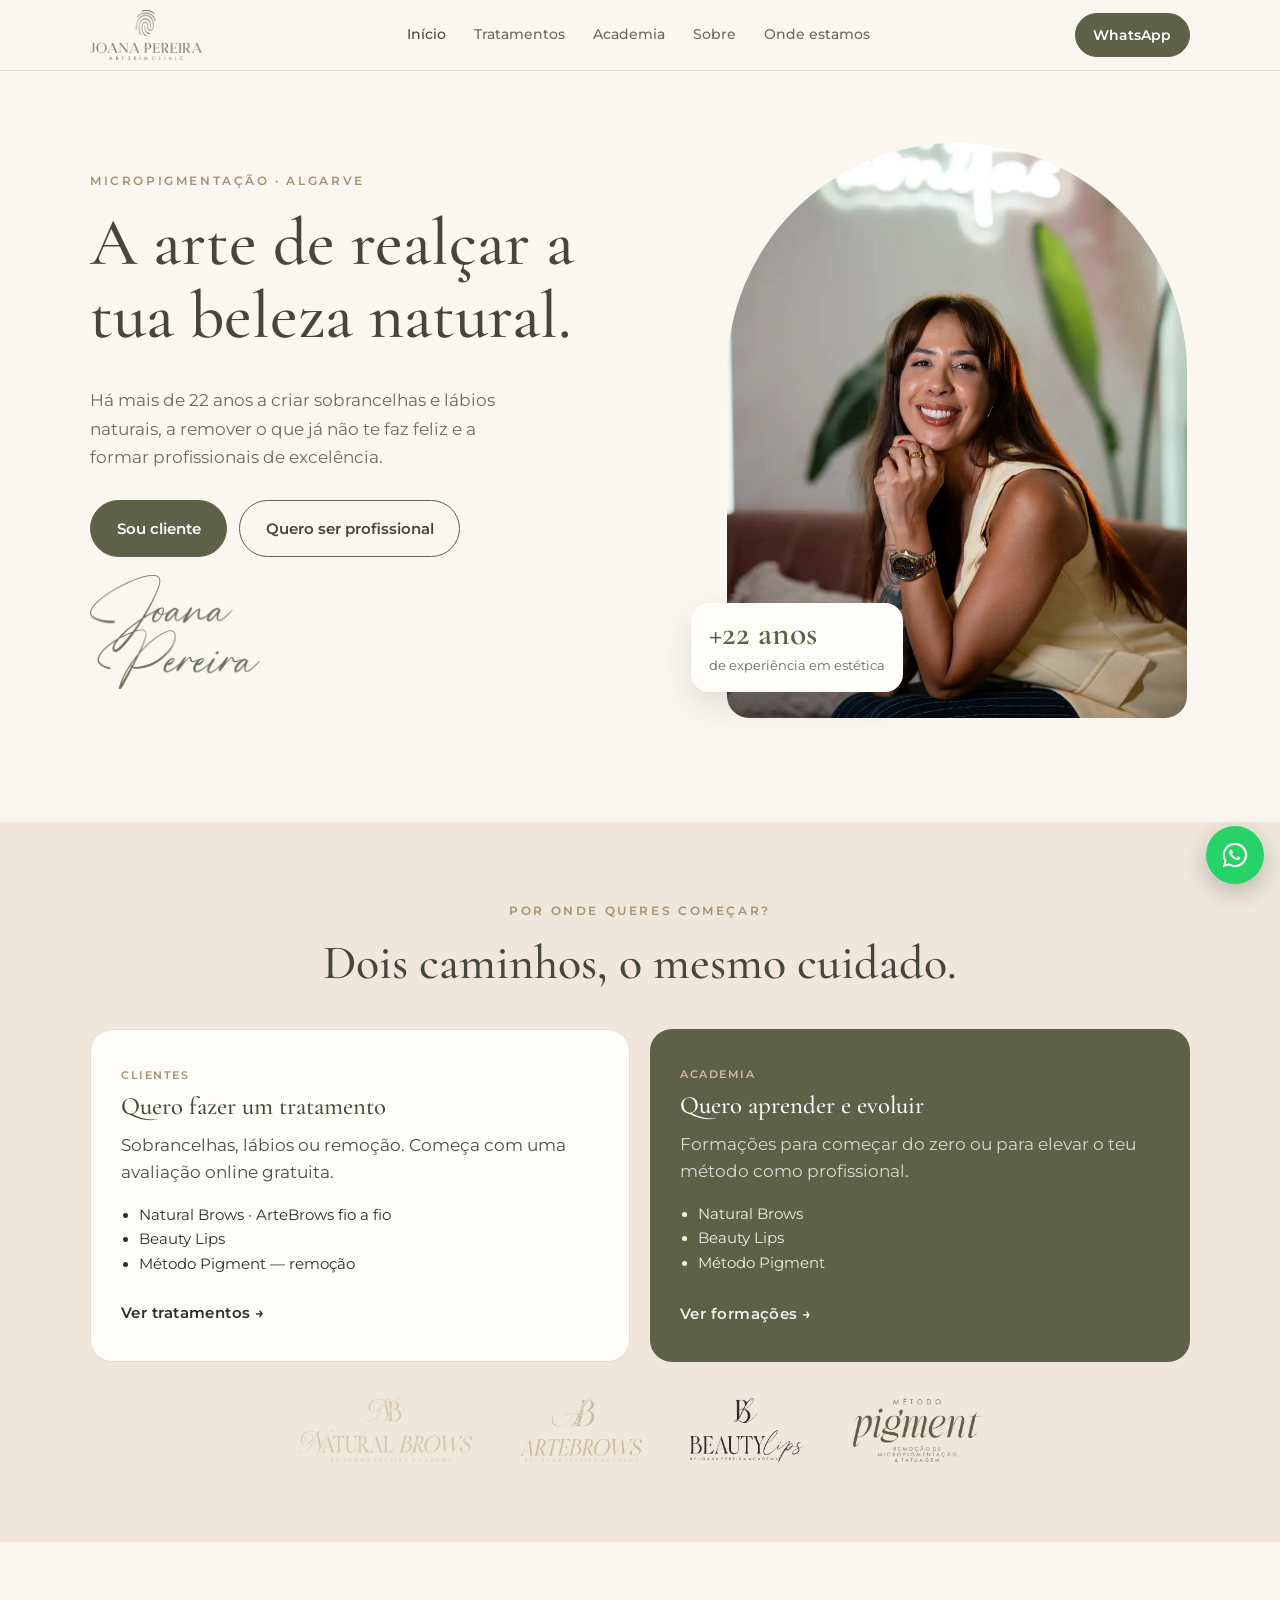
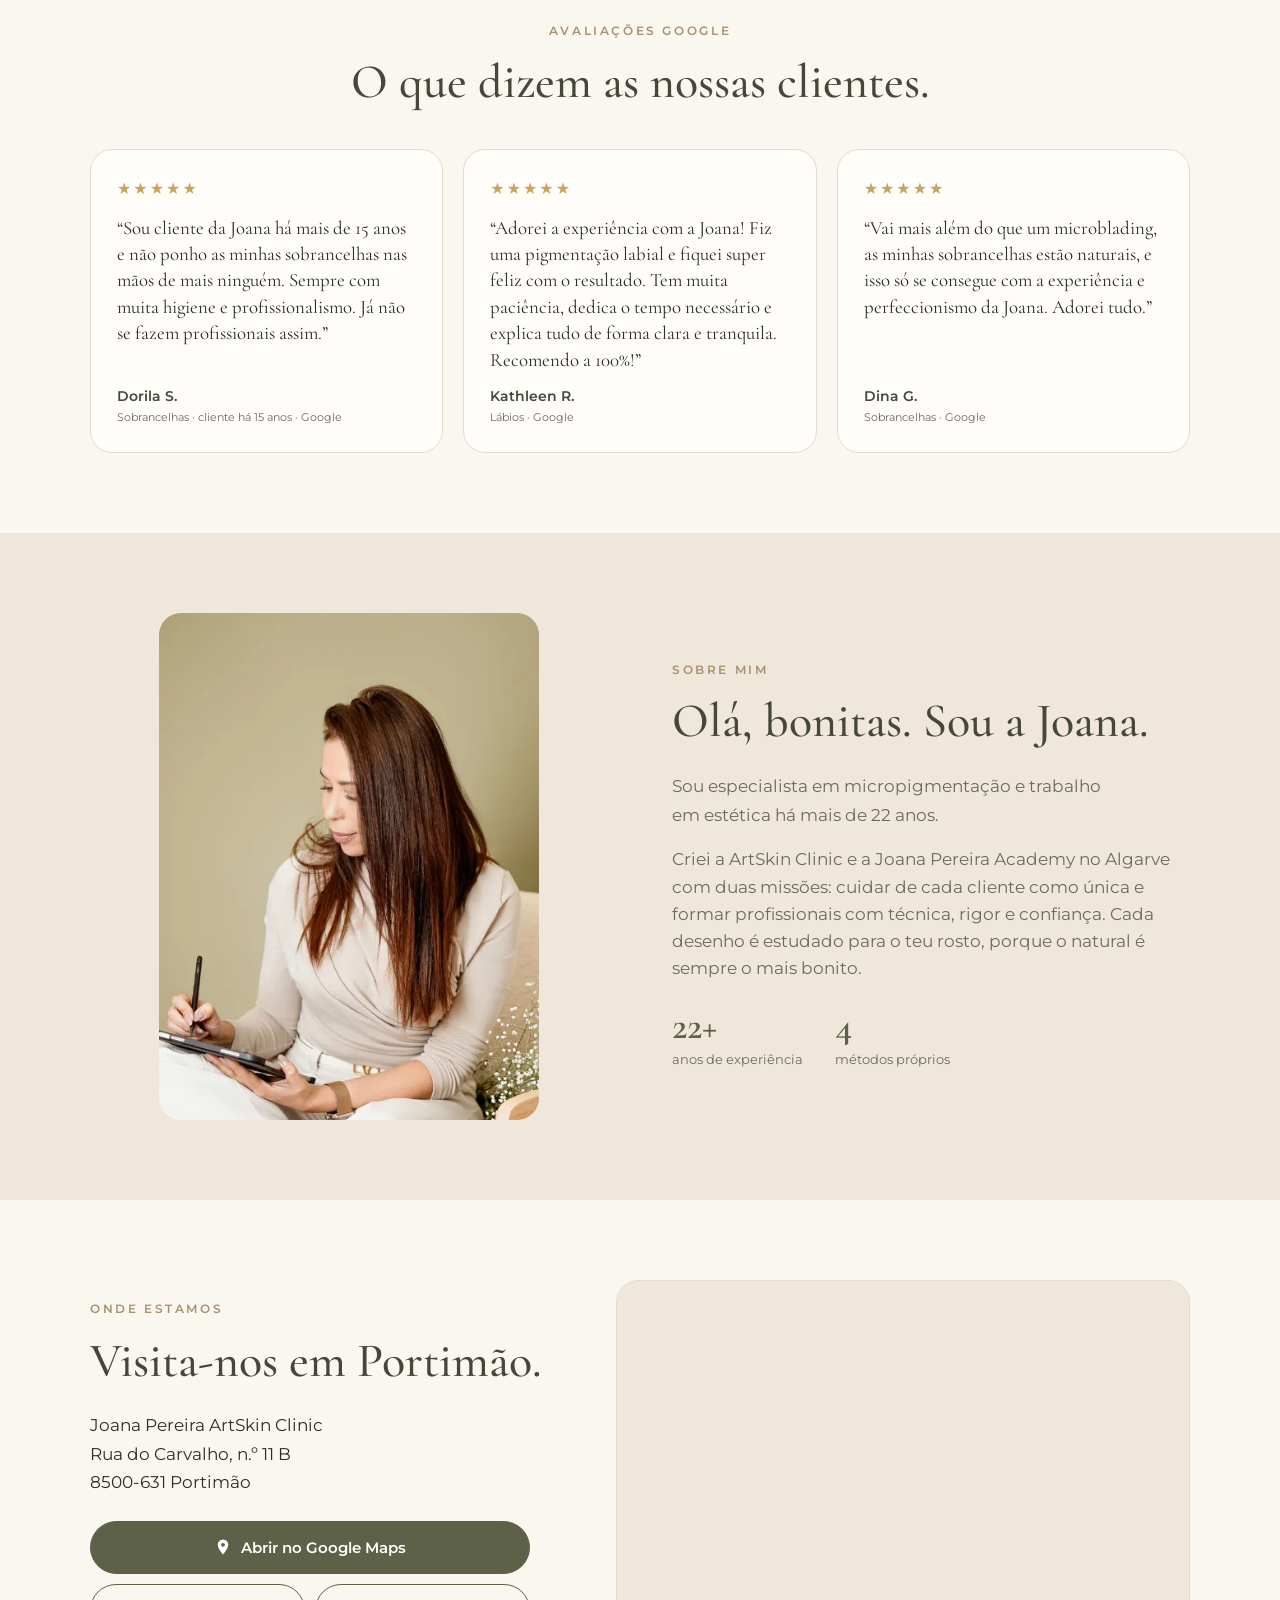
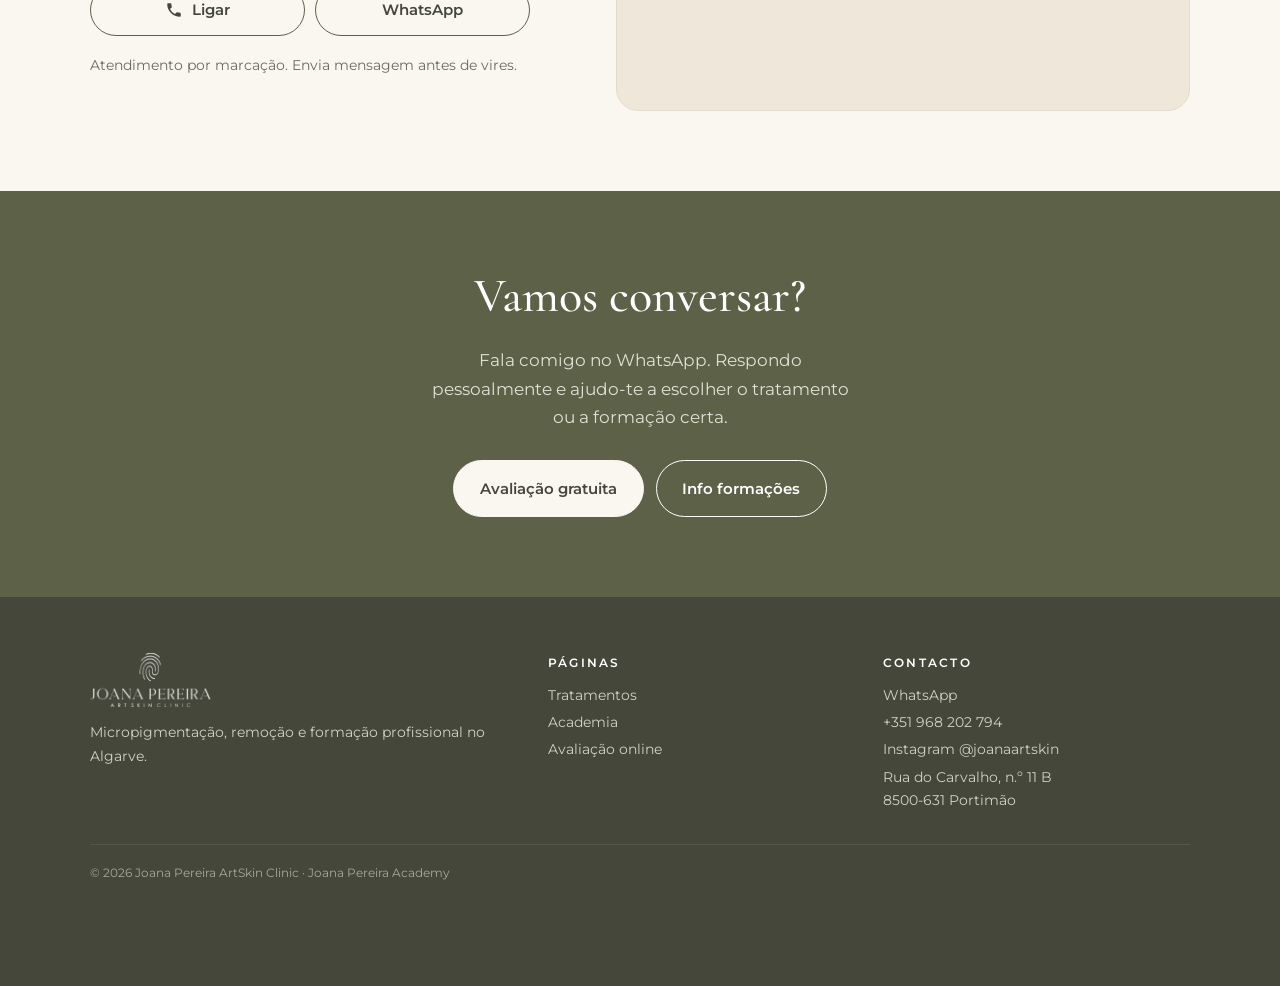
==== commit e1ba1e4e: "Tirar Waze, botão principal Abrir no Google Maps Co-Authored-By: Claude Opus 5.5 <noreply@anthropic." ====
--- a/index.html
+++ b/index.html
@@ -140,9 +140,8 @@
           8500-631 Portimão
         </address>
         <div class="quick">
-          <a class="btn" href="https://www.google.com/maps/dir/?api=1&amp;destination=Rua%20do%20Carvalho%2011B%2C%208500-631%20Portim%C3%A3o" target="_blank" rel="noopener">
-            <svg viewBox="0 0 24 24" aria-hidden="true"><path d="M12 2a7 7 0 0 0-7 7c0 5.2 7 13 7 13s7-7.8 7-13a7 7 0 0 0-7-7Zm0 9.5A2.5 2.5 0 1 1 12 6.5a2.5 2.5 0 0 1 0 5Z"/></svg>Como chegar</a>
-          <a class="btn ghost" href="https://waze.com/ul?q=Rua%20do%20Carvalho%2011B%2C%208500-631%20Portim%C3%A3o&amp;navigate=yes" target="_blank" rel="noopener">Abrir no Waze</a>
+          <a class="btn wide" href="https://www.google.com/maps/dir/?api=1&amp;destination=Rua%20do%20Carvalho%2011B%2C%208500-631%20Portim%C3%A3o" target="_blank" rel="noopener">
+            <svg viewBox="0 0 24 24" aria-hidden="true"><path d="M12 2a7 7 0 0 0-7 7c0 5.2 7 13 7 13s7-7.8 7-13a7 7 0 0 0-7-7Zm0 9.5A2.5 2.5 0 1 1 12 6.5a2.5 2.5 0 0 1 0 5Z"/></svg>Abrir no Google Maps</a>
           <a class="btn ghost" href="tel:+351968202794">
             <svg viewBox="0 0 24 24" aria-hidden="true"><path d="M6.6 10.8a15.1 15.1 0 0 0 6.6 6.6l2.2-2.2c.3-.3.7-.4 1-.2 1.1.4 2.3.6 3.6.6.6 0 1 .4 1 1V20c0 .6-.4 1-1 1A17 17 0 0 1 3 4c0-.6.4-1 1-1h3.5c.6 0 1 .4 1 1 0 1.3.2 2.5.6 3.6.1.3 0 .7-.2 1l-2.3 2.2Z"/></svg>Ligar</a>
           <a class="btn ghost" href="#" data-wa="Olá Joana! Gostava de marcar uma visita ao estúdio.">WhatsApp</a>
--- a/assets/css/site.css
+++ b/assets/css/site.css
@@ -197,6 +197,7 @@
 .addr { font-style: normal; font-size: 1.05rem; line-height: 1.7; color: var(--ink); margin: 8px 0 24px; }
 .quick { display: grid; grid-template-columns: 1fr 1fr; gap: 10px; max-width: 440px; }
 .quick .btn { padding: .8rem 1rem; white-space: nowrap; }
+.quick .btn.wide { grid-column: 1 / -1; }
 .small-note { margin-top: 18px; font-size: .85rem; color: var(--muted); }
 .map { border-radius: var(--radius); overflow: hidden; border: 1px solid var(--line); background: var(--sand); aspect-ratio: 4/3; }
 .map iframe { width: 100%; height: 100%; border: 0; display: block; }
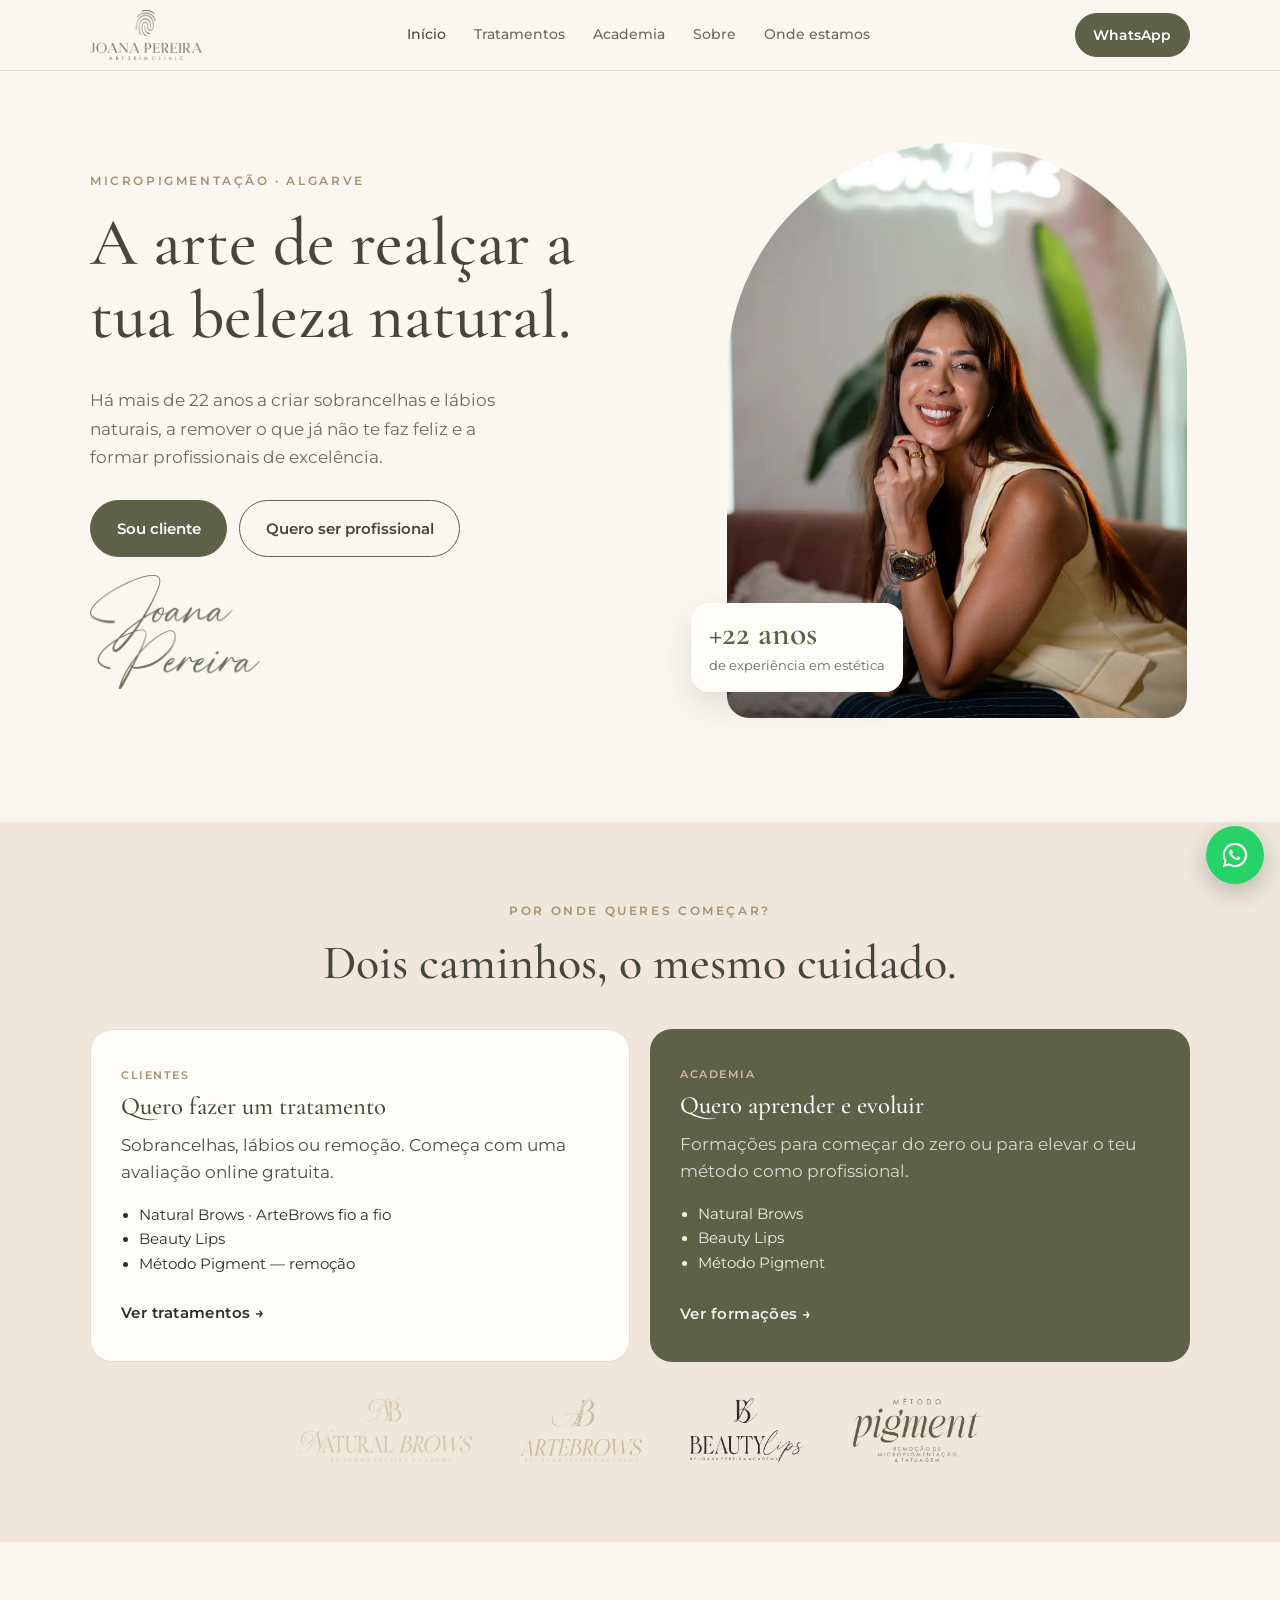
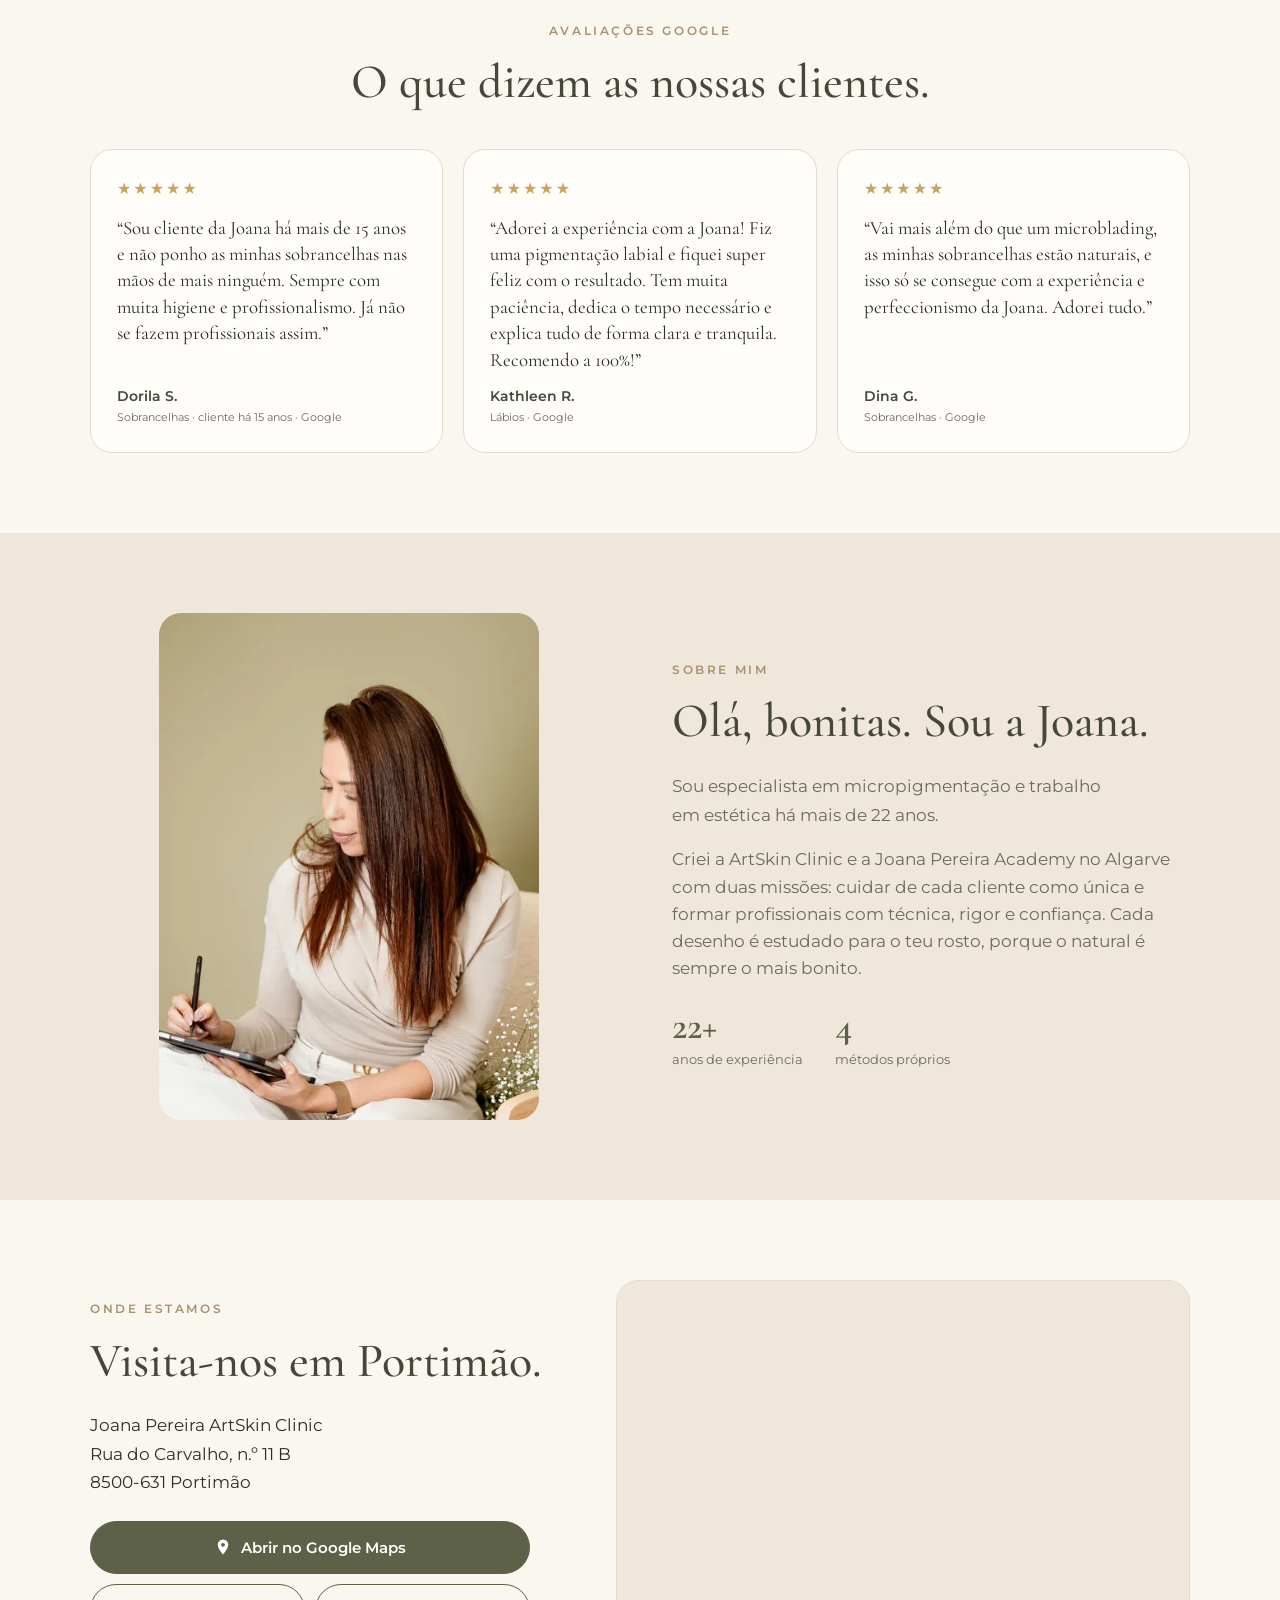
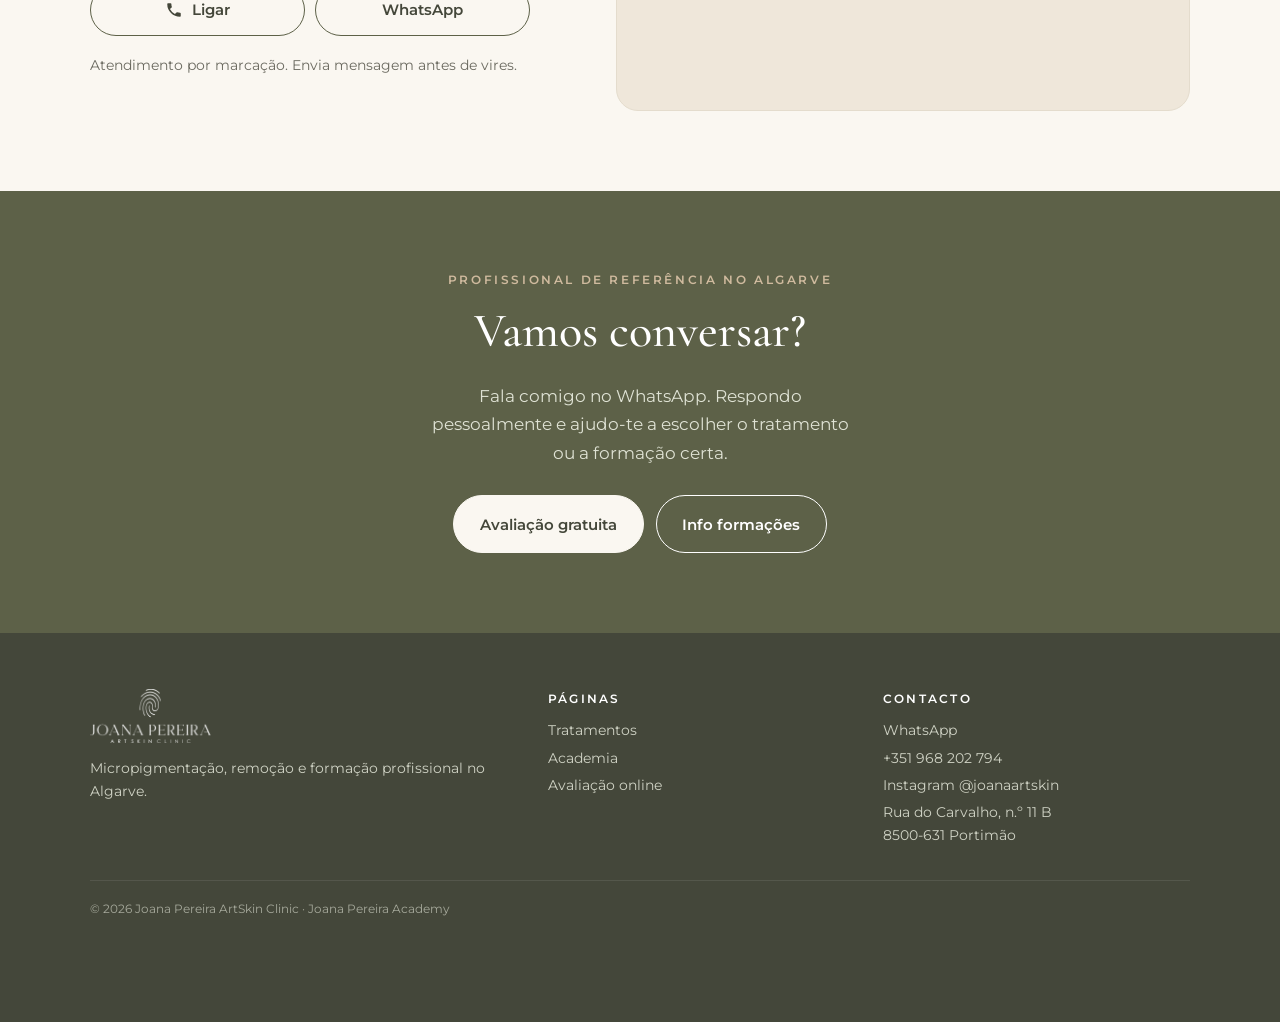
==== commit 815a6ae7: "Profissional de referência no Algarve na secção Vamos conversar Co-Authored-By: Claude Opus 5.5 <nor" ====
--- a/index.html
+++ b/index.html
@@ -156,6 +156,7 @@
 
   <section class="bg-olive">
     <div class="wrap center">
+      <p class="eyebrow">Profissional de referência no Algarve</p>
       <h2>Vamos conversar?</h2>
       <p class="lead">Fala comigo no WhatsApp. Respondo pessoalmente e ajudo-te a escolher o tratamento ou a formação certa.</p>
       <div class="cta-row">
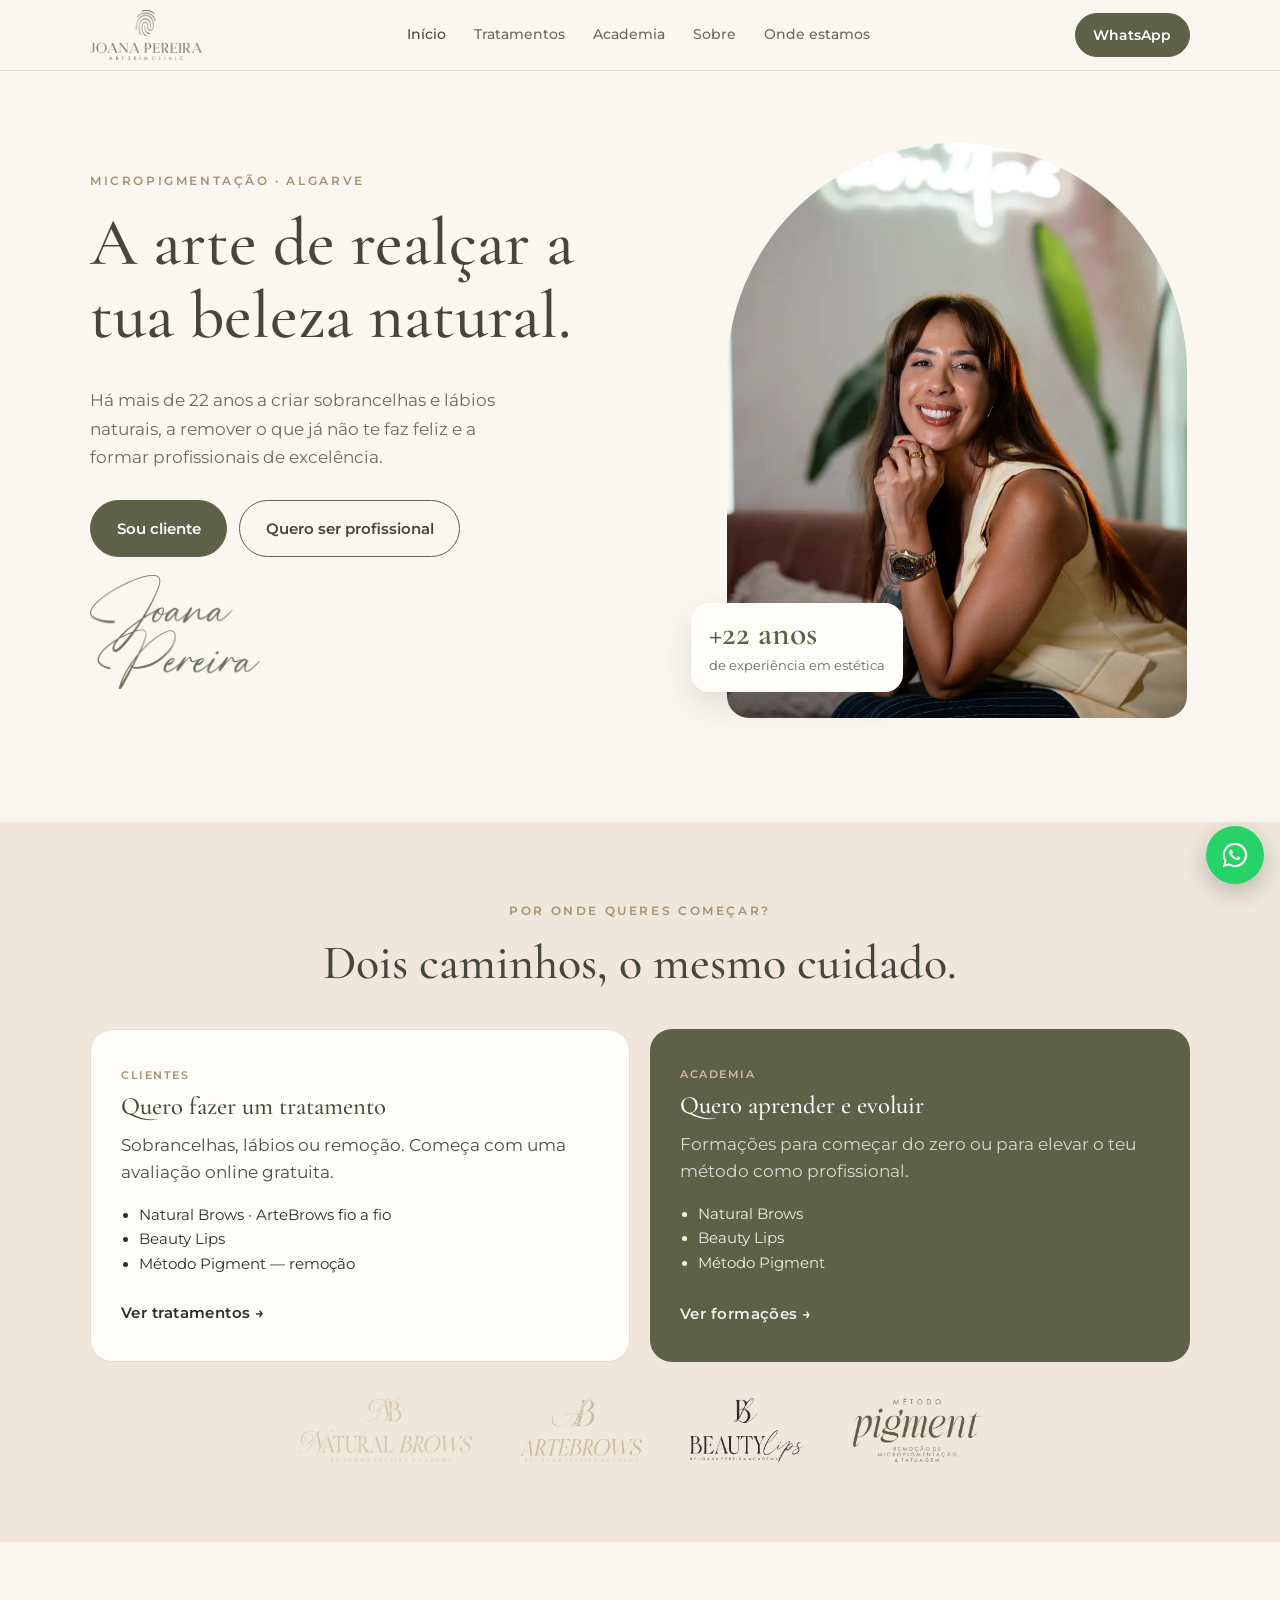
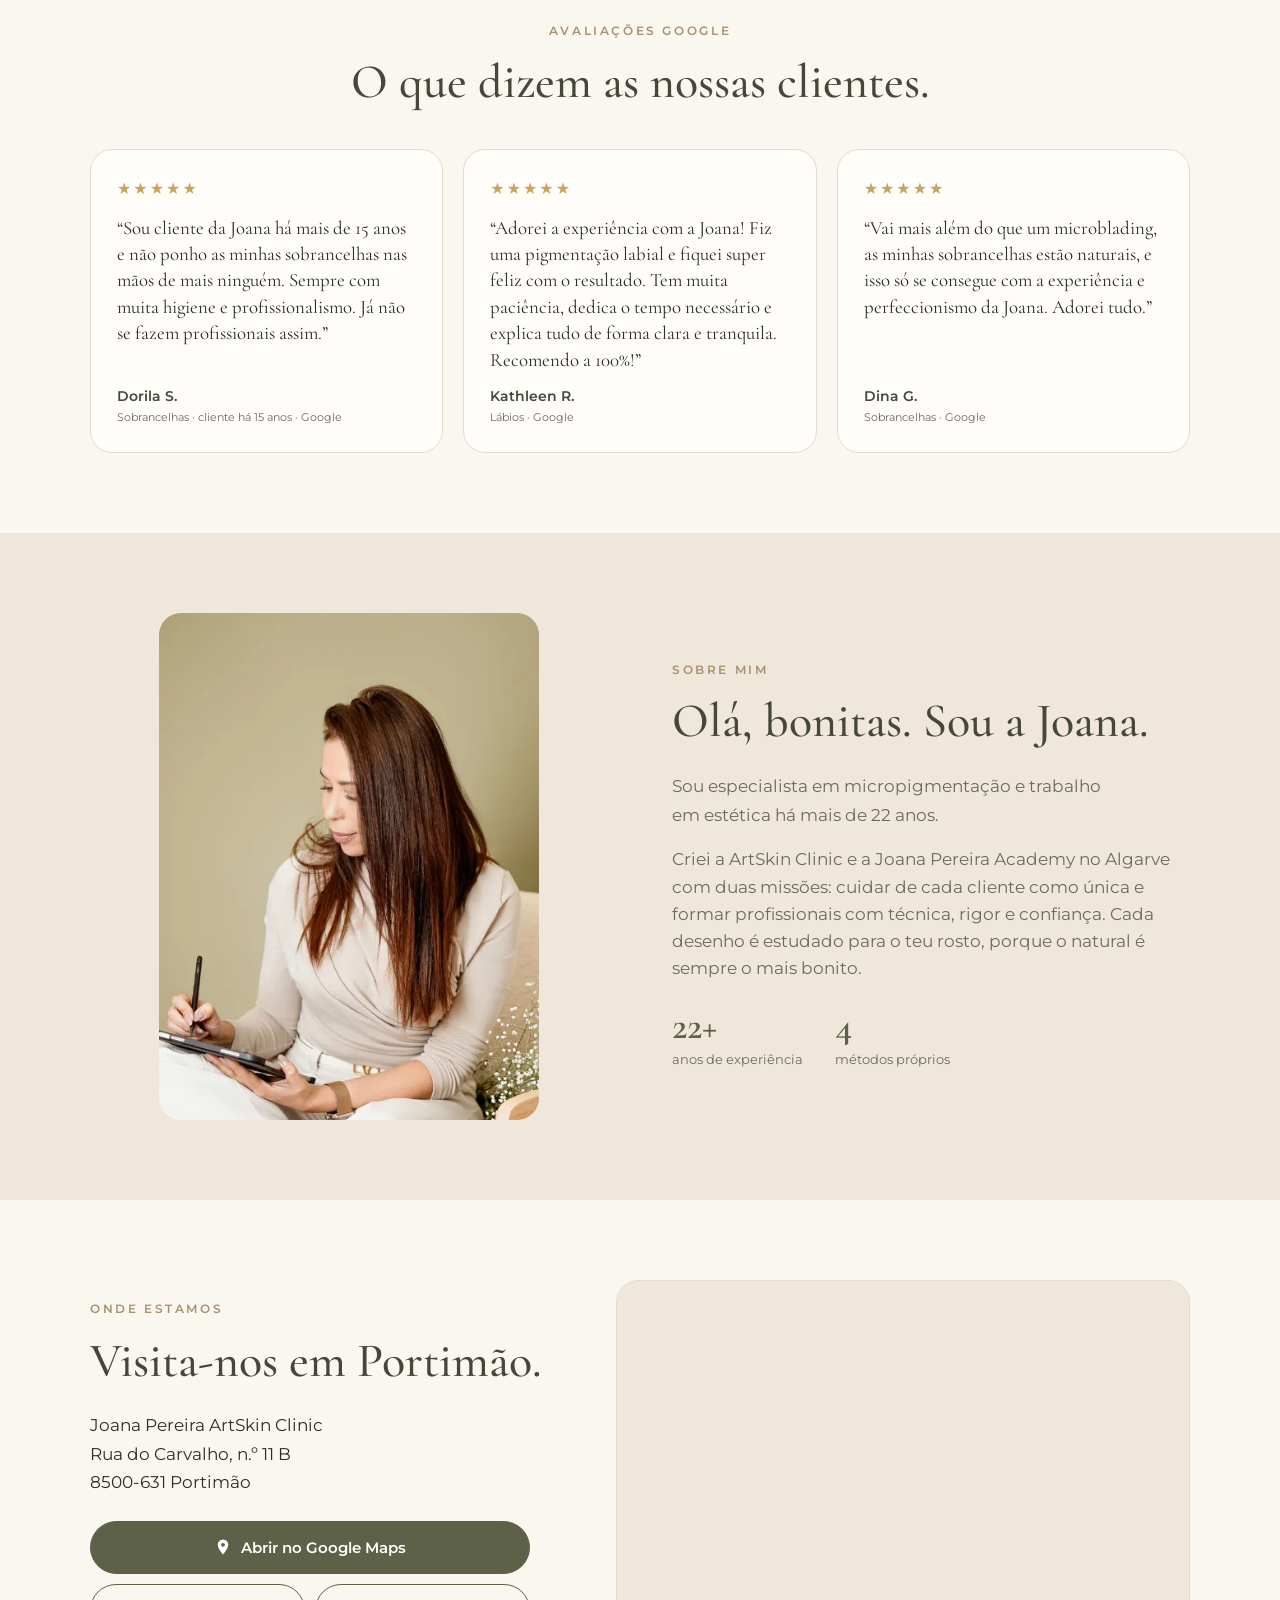
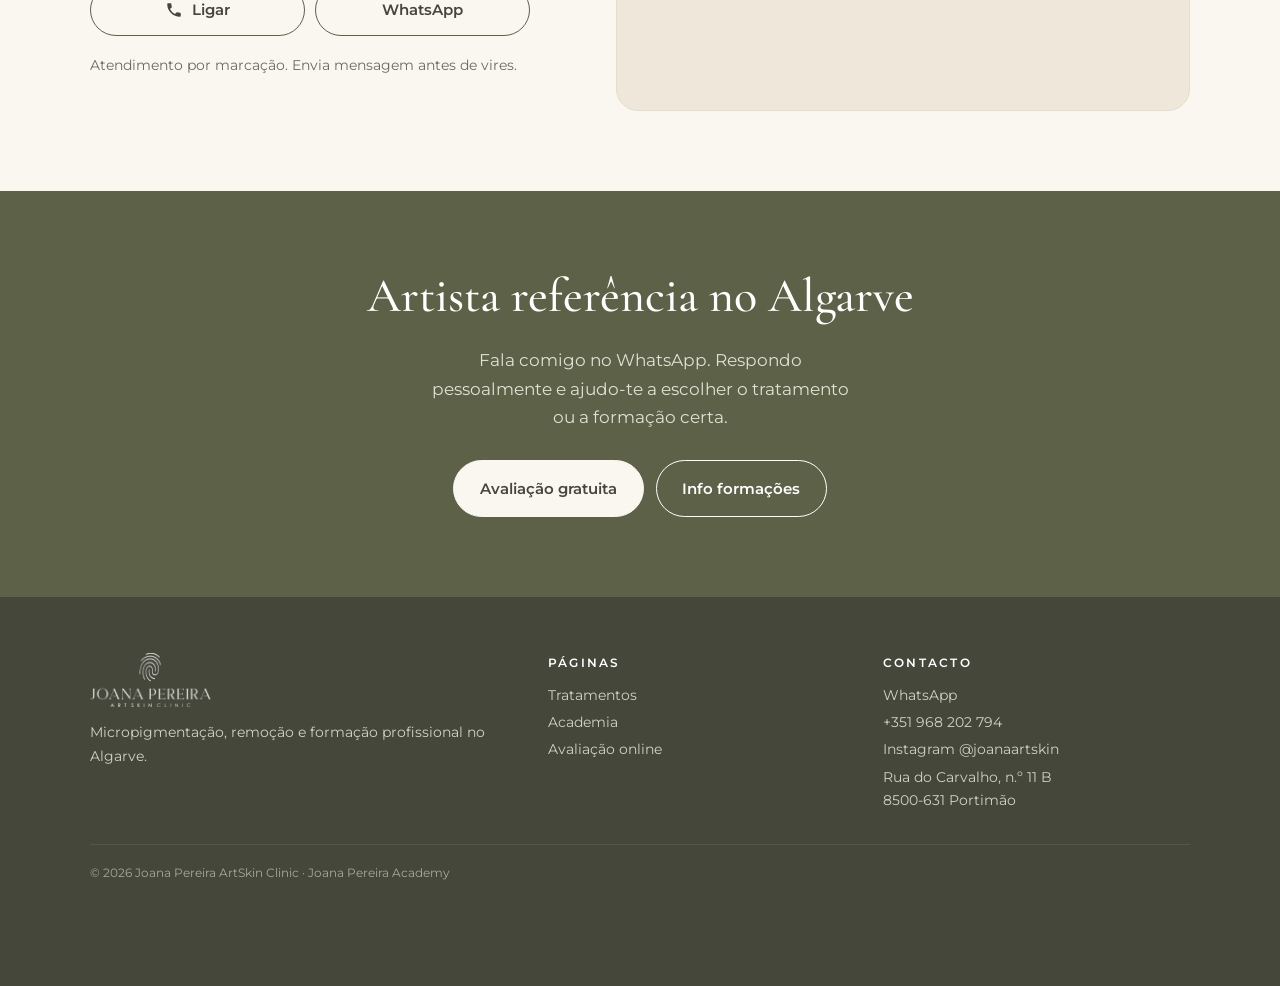
==== commit ef07e2b0: "Título Artista referência no Algarve em vez de Vamos conversar Co-Authored-By: Claude Opus 5.5 <nore" ====
--- a/index.html
+++ b/index.html
@@ -156,8 +156,7 @@
 
   <section class="bg-olive">
     <div class="wrap center">
-      <p class="eyebrow">Profissional de referência no Algarve</p>
-      <h2>Vamos conversar?</h2>
+      <h2>Artista referência no Algarve</h2>
       <p class="lead">Fala comigo no WhatsApp. Respondo pessoalmente e ajudo-te a escolher o tratamento ou a formação certa.</p>
       <div class="cta-row">
         <a class="btn light" href="#" data-wa="Olá Joana! Quero fazer a avaliação online gratuita. Vou enviar a minha foto.">Avaliação gratuita</a>
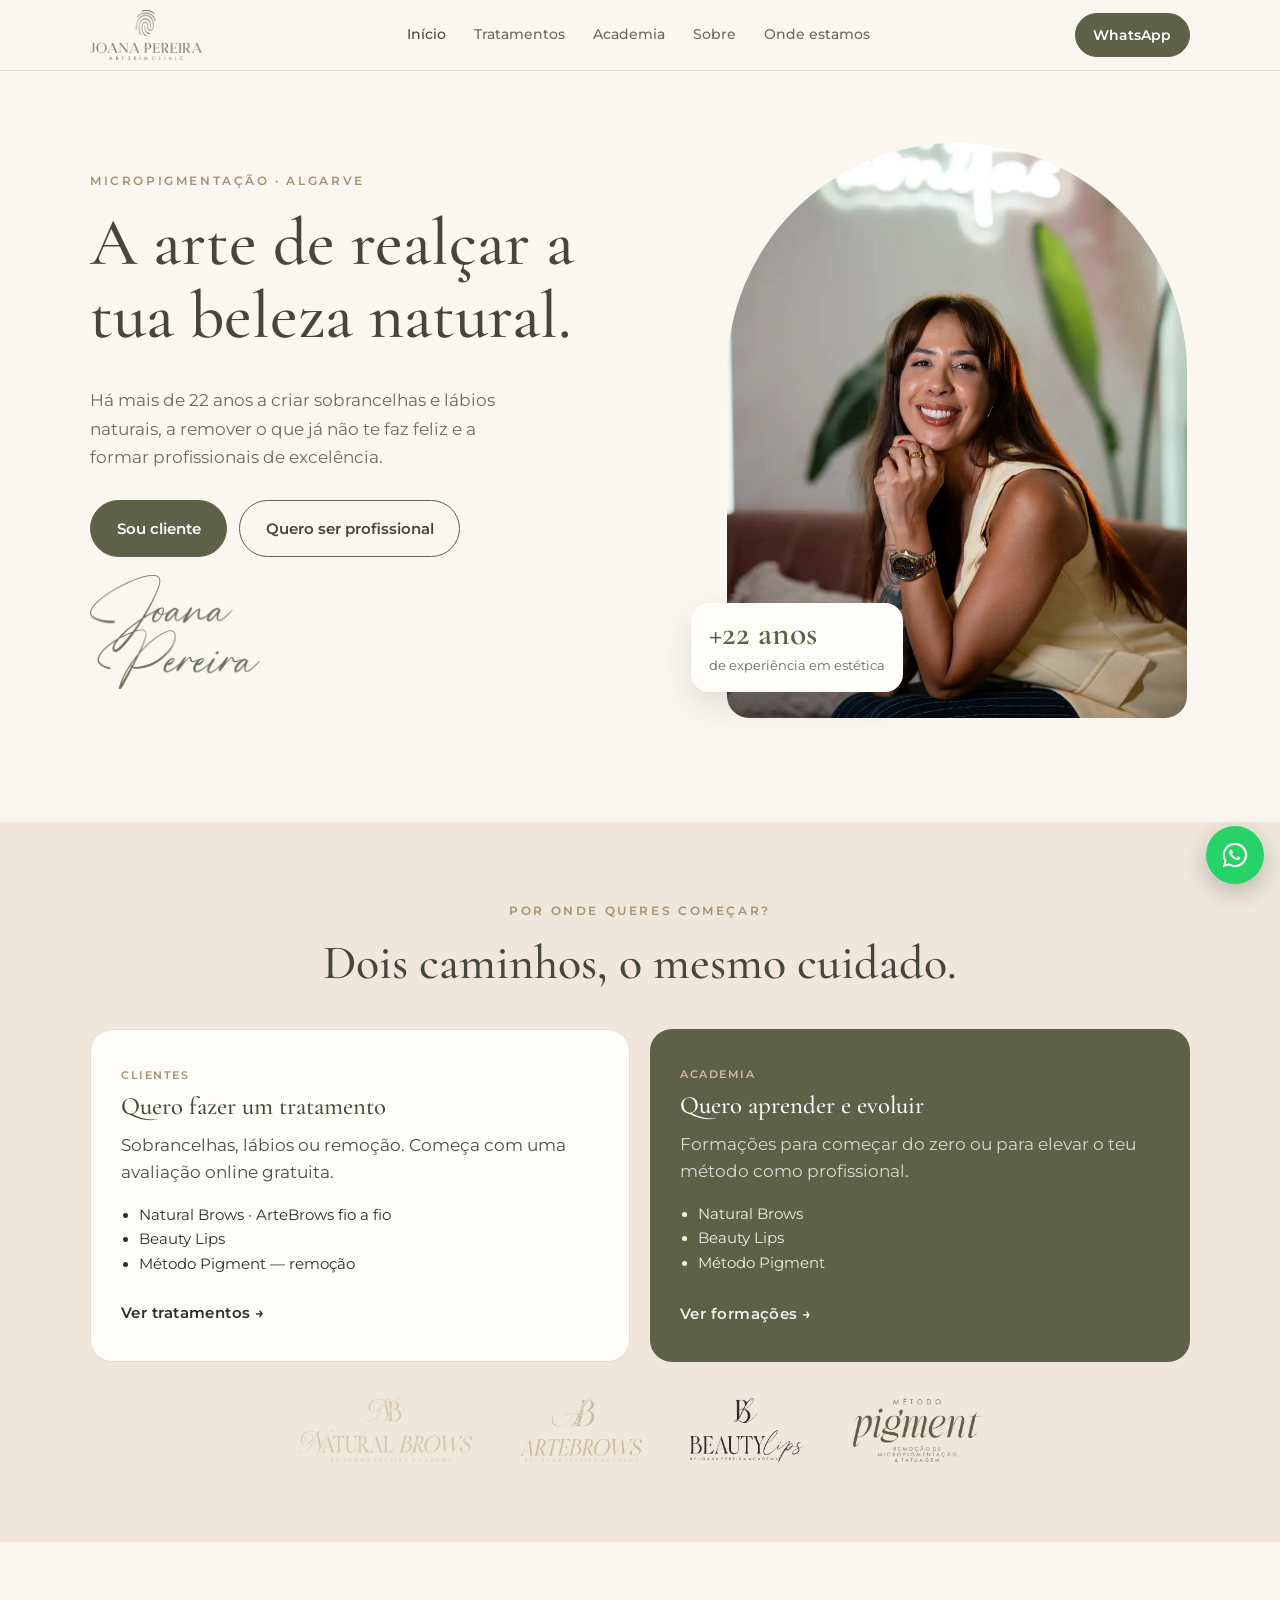
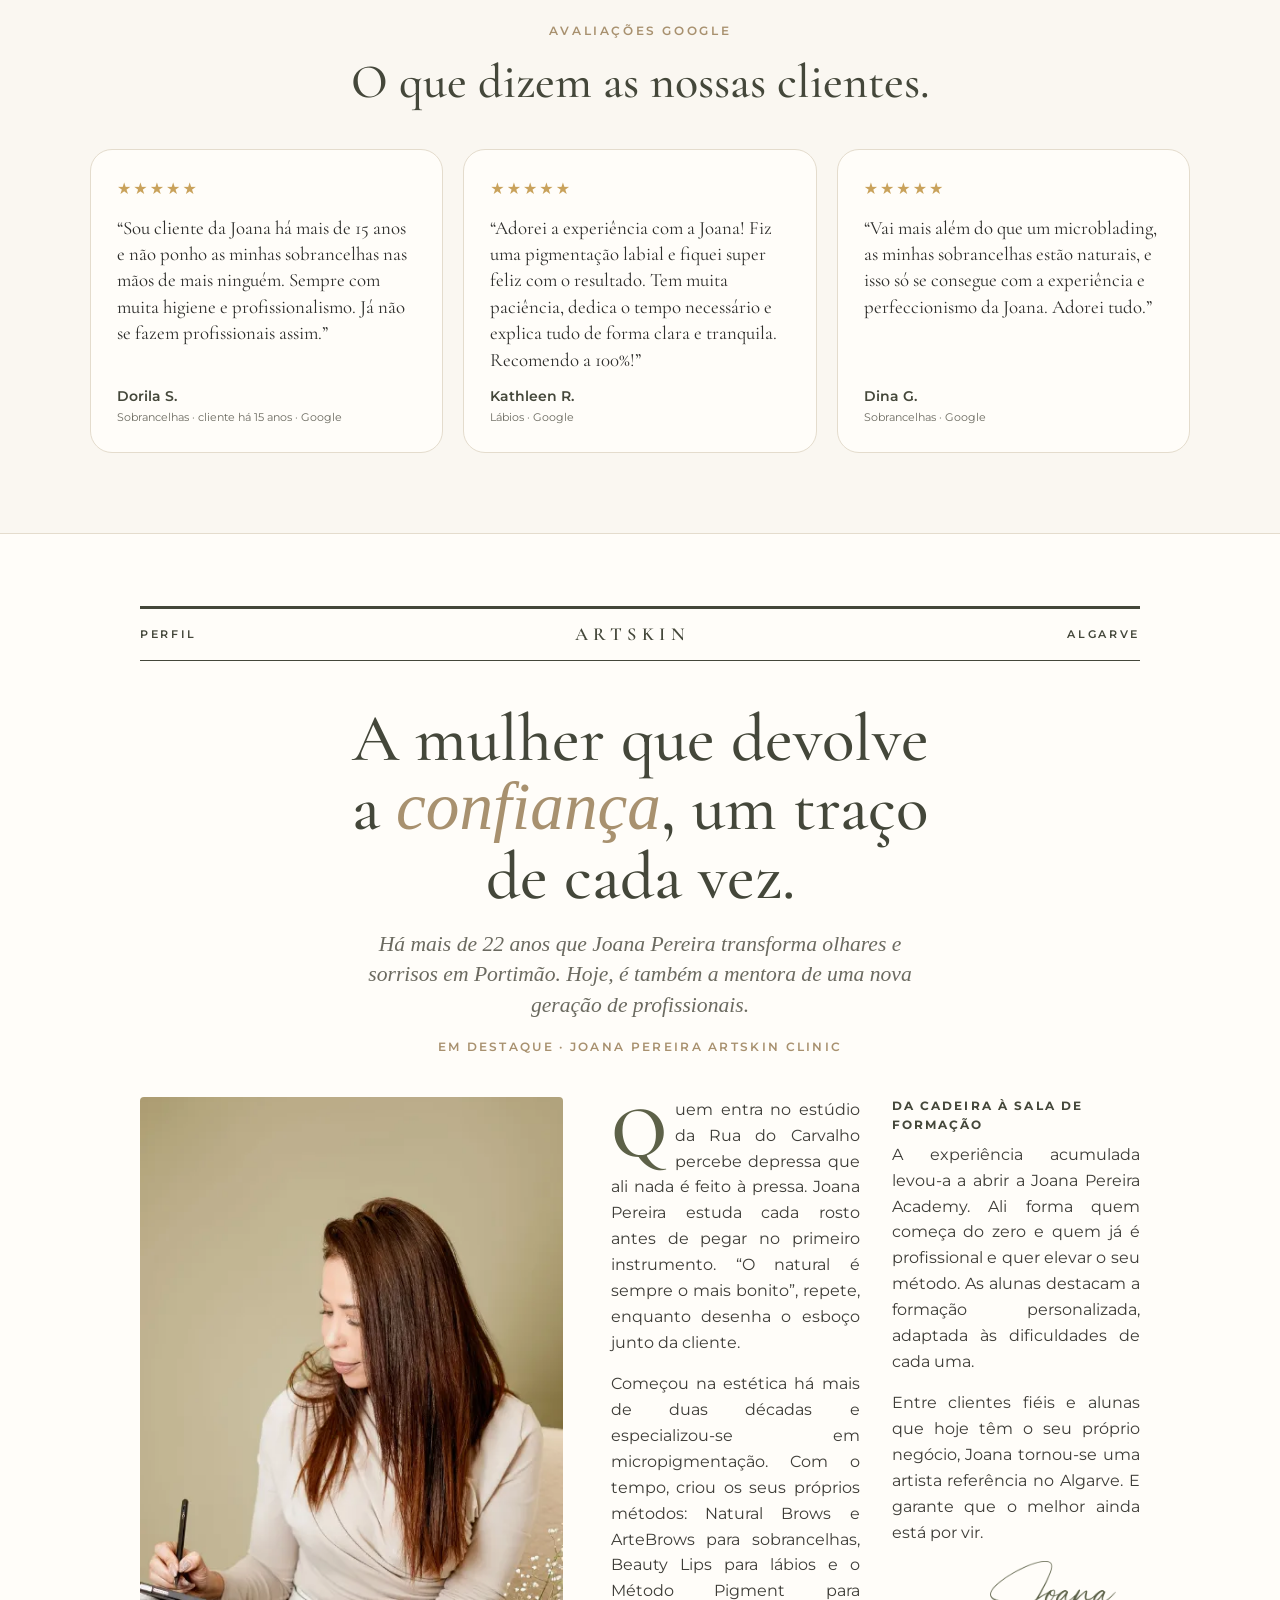
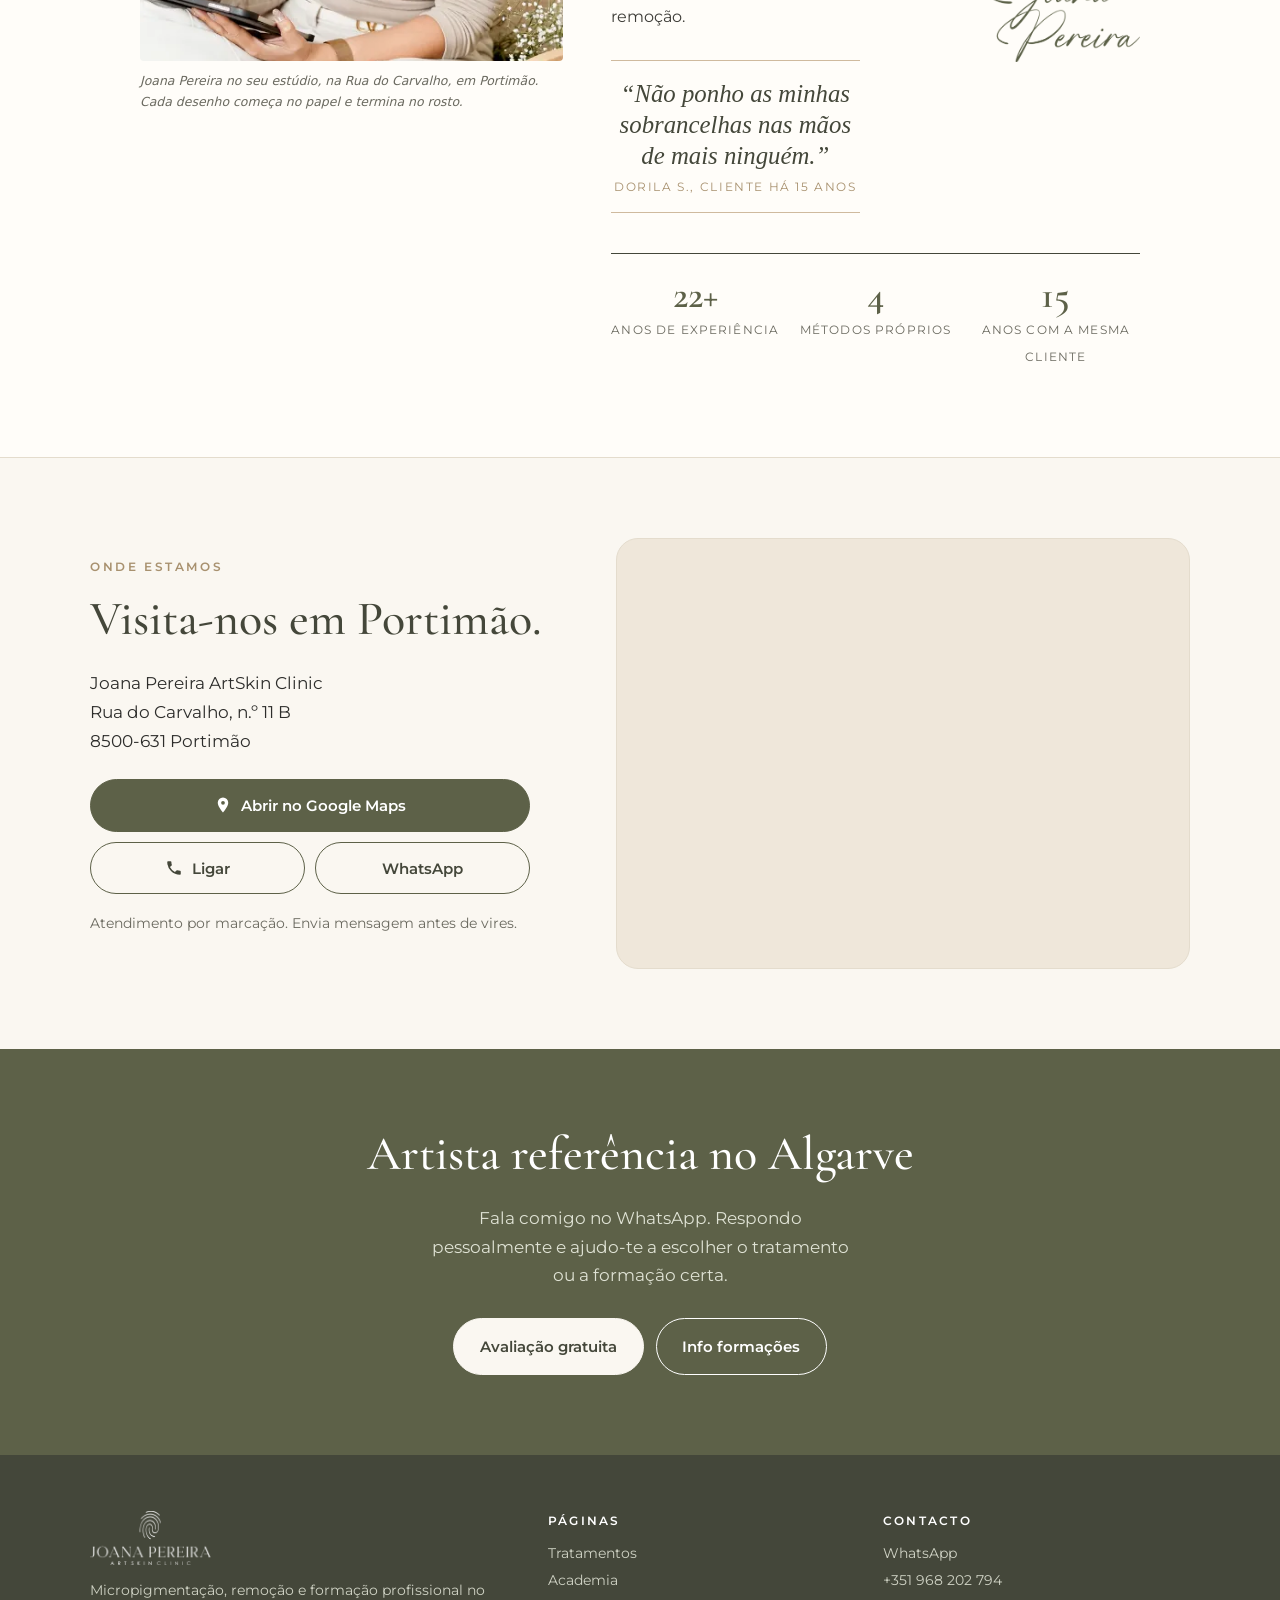
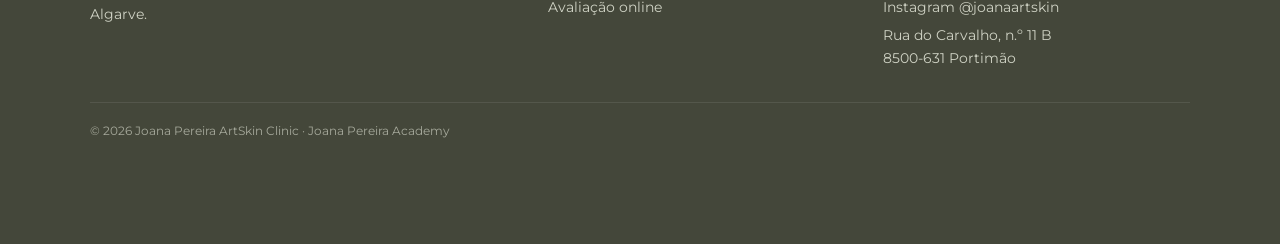
==== commit dbdefc1b: "Sobre mim em estilo revista na página Início Co-Authored-By: Claude Opus 5.5 <noreply@anthropic.com>" ====
--- a/index.html
+++ b/index.html
@@ -105,23 +105,39 @@
     </div>
   </section>
 
-  <!-- SOBRE -->
-  <section id="sobre" class="bg-sand">
-    <div class="wrap about">
-      <div class="eval-photo">
-        <picture>
-          <source type="image/webp" srcset="assets/img/joana-avaliacao.webp">
-          <img src="assets/img/joana-avaliacao.jpg" width="462" height="1080" alt="Joana Pereira a analisar um desenho no tablet" loading="lazy">
-        </picture>
-      </div>
-      <div>
-        <p class="eyebrow">Sobre mim</p>
-        <h2>Olá, bonitas. Sou a Joana.</h2>
-        <p class="lead">Sou especialista em micropigmentação e trabalho em estética há mais de 22 anos.</p>
-        <p style="color:var(--muted)">Criei a ArtSkin Clinic e a Joana Pereira Academy no Algarve com duas missões: cuidar de cada cliente como única e formar profissionais com técnica, rigor e confiança. Cada desenho é estudado para o teu rosto, porque o natural é sempre o mais bonito.</p>
-        <div class="stats">
-          <div><strong>22+</strong><span>anos de experiência</span></div>
-          <div><strong>4</strong><span>métodos próprios</span></div>
+  <!-- SOBRE (estilo revista) -->
+  <section class="mag" id="sobre">
+    <div class="wrap">
+      <div class="masthead"><span>Perfil</span><span>ARTSKIN</span><span>Algarve</span></div>
+
+      <h2>A mulher que devolve a <em>confiança</em>, um traço de cada vez.</h2>
+      <p class="standfirst">Há mais de 22 anos que Joana Pereira transforma olhares e sorrisos em Portimão. Hoje, é também a mentora de uma nova geração de profissionais.</p>
+      <p class="byline">Em destaque · Joana Pereira ArtSkin Clinic</p>
+
+      <div class="article">
+        <figure>
+          <picture>
+            <source type="image/webp" srcset="assets/img/joana-avaliacao.webp">
+            <img src="assets/img/joana-avaliacao.jpg" width="462" height="1080" loading="lazy" alt="Joana Pereira a estudar um desenho no tablet">
+          </picture>
+          <figcaption>Joana Pereira no seu estúdio, na Rua do Carvalho, em Portimão. Cada desenho começa no papel e termina no rosto.</figcaption>
+        </figure>
+
+        <div>
+          <div class="body">
+            <p>Quem entra no estúdio da Rua do Carvalho percebe depressa que ali nada é feito à pressa. Joana Pereira estuda cada rosto antes de pegar no primeiro instrumento. “O natural é sempre o mais bonito”, repete, enquanto desenha o esboço junto da cliente.</p>
+            <p>Começou na estética há mais de duas décadas e especializou-se em micropigmentação. Com o tempo, criou os seus próprios métodos: Natural Brows e ArteBrows para sobrancelhas, Beauty Lips para lábios e o Método Pigment para remoção.</p>
+            <div class="pull">“Não ponho as minhas sobrancelhas nas mãos de mais ninguém.”<small>Dorila S., cliente há 15 anos</small></div>
+            <h4>Da cadeira à sala de formação</h4>
+            <p>A experiência acumulada levou-a a abrir a Joana Pereira Academy. Ali forma quem começa do zero e quem já é profissional e quer elevar o seu método. As alunas destacam a formação personalizada, adaptada às dificuldades de cada uma.</p>
+            <p>Entre clientes fiéis e alunas que hoje têm o seu próprio negócio, Joana tornou-se uma artista referência no Algarve. E garante que o melhor ainda está por vir.</p>
+            <img class="sig" src="assets/logos/assinatura.png" width="700" height="469" loading="lazy" alt="Assinatura de Joana Pereira">
+          </div>
+          <div class="facts">
+            <div><strong>22+</strong><span>anos de experiência</span></div>
+            <div><strong>4</strong><span>métodos próprios</span></div>
+            <div><strong>15</strong><span>anos com a mesma cliente</span></div>
+          </div>
         </div>
       </div>
     </div>
--- a/assets/css/site.css
+++ b/assets/css/site.css
@@ -201,3 +201,29 @@
 .small-note { margin-top: 18px; font-size: .85rem; color: var(--muted); }
 .map { border-radius: var(--radius); overflow: hidden; border: 1px solid var(--line); background: var(--sand); aspect-ratio: 4/3; }
 .map iframe { width: 100%; height: 100%; border: 0; display: block; }
+
+/* Sobre mim — estilo revista */
+.mag { background: var(--white); padding: 72px 0 88px; border-top: 1px solid var(--line); border-bottom: 1px solid var(--line); }
+.mag .wrap { max-width: 1040px; }
+.masthead { display: flex; justify-content: space-between; align-items: center; border-top: 3px solid var(--olive-dark); border-bottom: 1px solid var(--olive-dark); padding: 10px 0; font-size: .7rem; letter-spacing: .24em; text-transform: uppercase; font-weight: 600; color: var(--olive-dark); }
+.masthead span:nth-child(2) { font-family: "Cormorant Garamond", serif; font-size: 1.15rem; letter-spacing: .3em; font-weight: 600; }
+.mag h2 { font-size: clamp(2.3rem, 6vw, 4.2rem); text-align: center; margin: 44px auto 18px; max-width: 19ch; line-height: 1.02; }
+.mag h2 em { color: var(--beige-dark); }
+.standfirst { text-align: center; max-width: 52ch; margin: 0 auto; font-size: 1.1rem; color: var(--muted); font-style: italic; font-family: "Cormorant Garamond", serif; font-size: 1.35rem; line-height: 1.4; }
+.byline { text-align: center; margin: 18px 0 40px; font-size: .72rem; letter-spacing: .2em; text-transform: uppercase; color: var(--beige-dark); font-weight: 600; }
+.article { display: grid; gap: 36px; }
+@media (min-width: 900px) { .article { grid-template-columns: 1fr 1.25fr; gap: 48px; align-items: start; } }
+.article figure { margin: 0; }
+.article figure img { width: 100%; border-radius: 4px; aspect-ratio: 3/4; object-fit: cover; object-position: 50% 35%; }
+.article figcaption { font-size: .78rem; color: var(--muted); margin-top: 10px; font-style: italic; }
+.body { columns: 1; column-gap: 32px; font-size: .98rem; color: #3d3c37; }
+@media (min-width: 700px) { .body { columns: 2; } }
+.body p { margin: 0 0 1em; text-align: justify; hyphens: auto; }
+.body p:first-child::first-letter { float: left; font-family: "Cormorant Garamond", serif; font-size: 4.6rem; line-height: .82; padding: 6px 8px 0 0; color: var(--olive); font-weight: 600; }
+.body h4 { font-size: .74rem; letter-spacing: .18em; text-transform: uppercase; color: var(--olive-dark); margin: 1.4em 0 .5em; break-after: avoid; }
+.pull { break-inside: avoid; margin: 1.2em 0; padding: 18px 0; border-top: 1px solid var(--beige); border-bottom: 1px solid var(--beige); font-family: "Cormorant Garamond", serif; font-size: 1.55rem; line-height: 1.25; color: var(--olive-dark); font-style: italic; text-align: center; }
+.pull small { display: block; margin-top: 8px; font-family: Montserrat, sans-serif; font-style: normal; font-size: .72rem; letter-spacing: .14em; text-transform: uppercase; color: var(--beige-dark); }
+.facts { display: grid; grid-template-columns: repeat(3, 1fr); gap: 12px; margin-top: 40px; border-top: 1px solid var(--olive-dark); padding-top: 22px; text-align: center; }
+.facts strong { display: block; font-family: "Cormorant Garamond", serif; font-size: 2.4rem; color: var(--olive); line-height: 1; font-weight: 600; }
+.facts span { font-size: .72rem; letter-spacing: .1em; text-transform: uppercase; color: var(--muted); }
+.sig { width: 150px; margin: 8px 0 0 auto; }
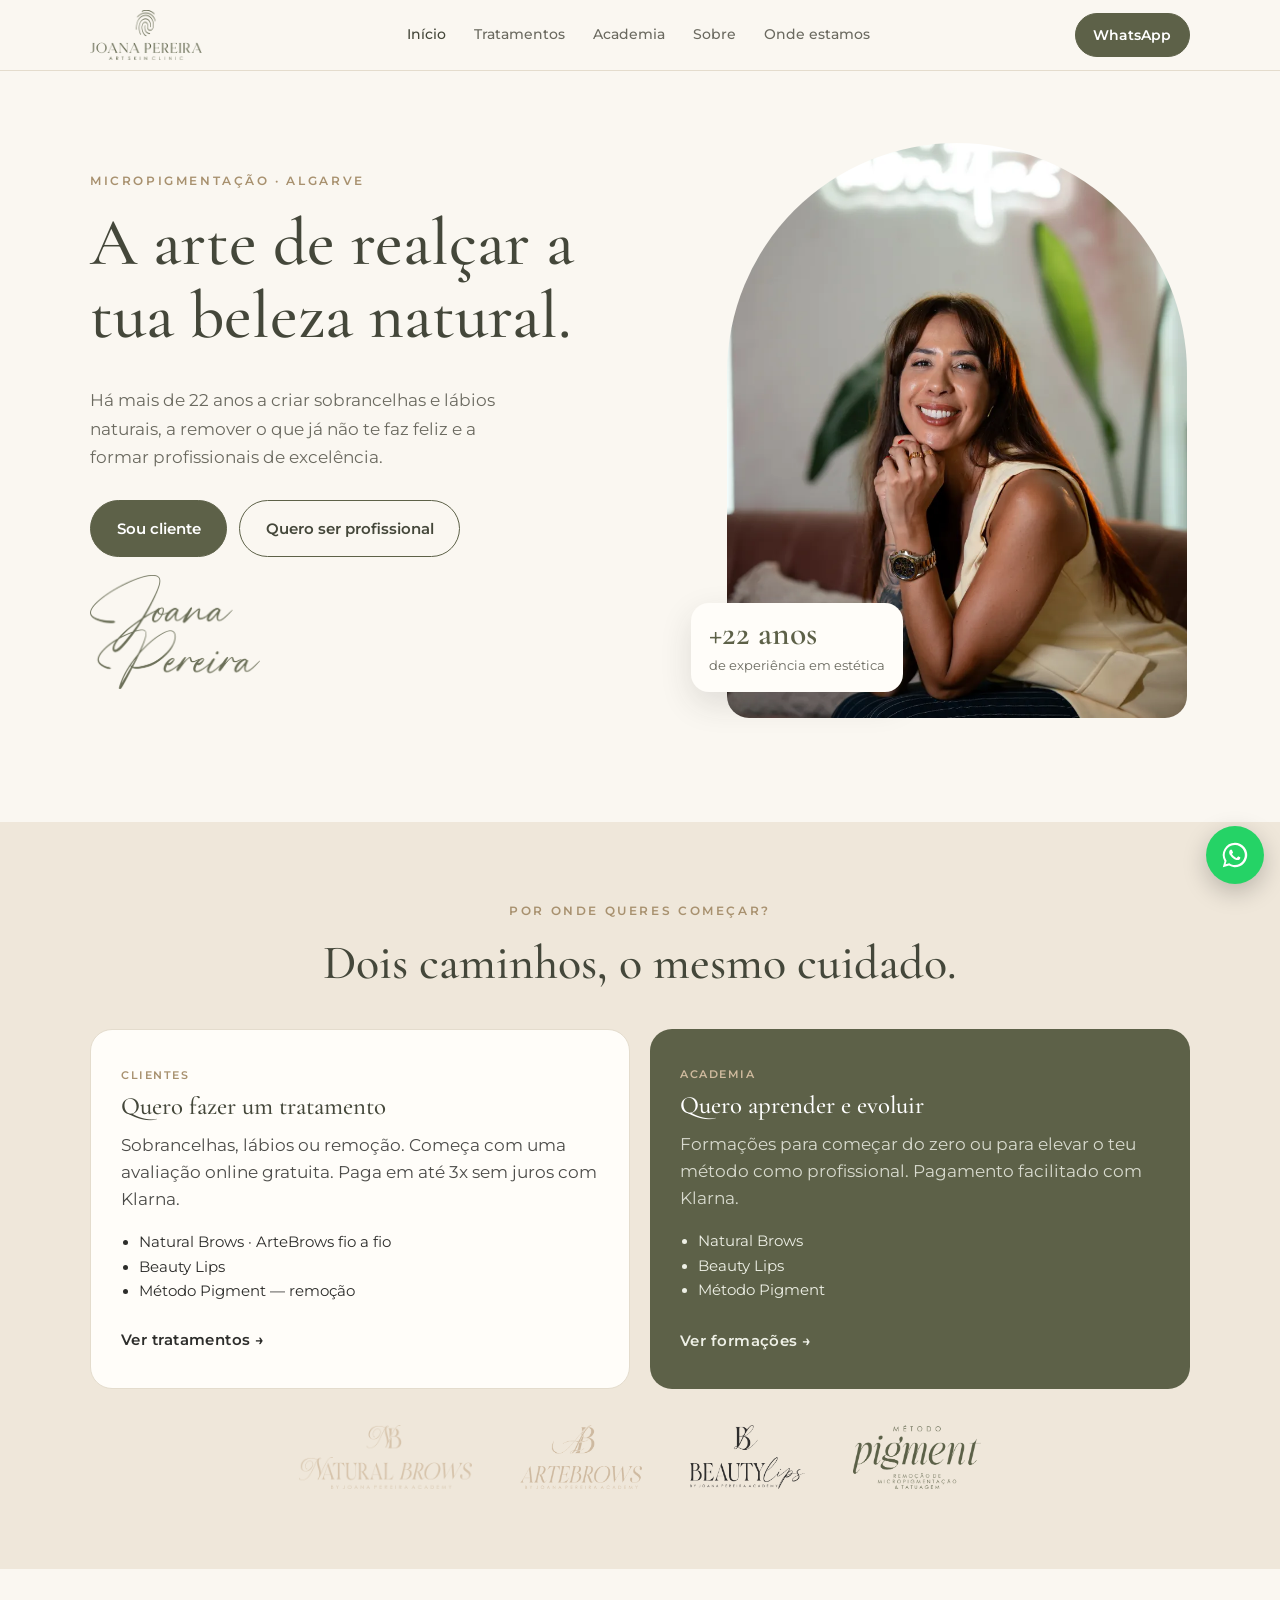
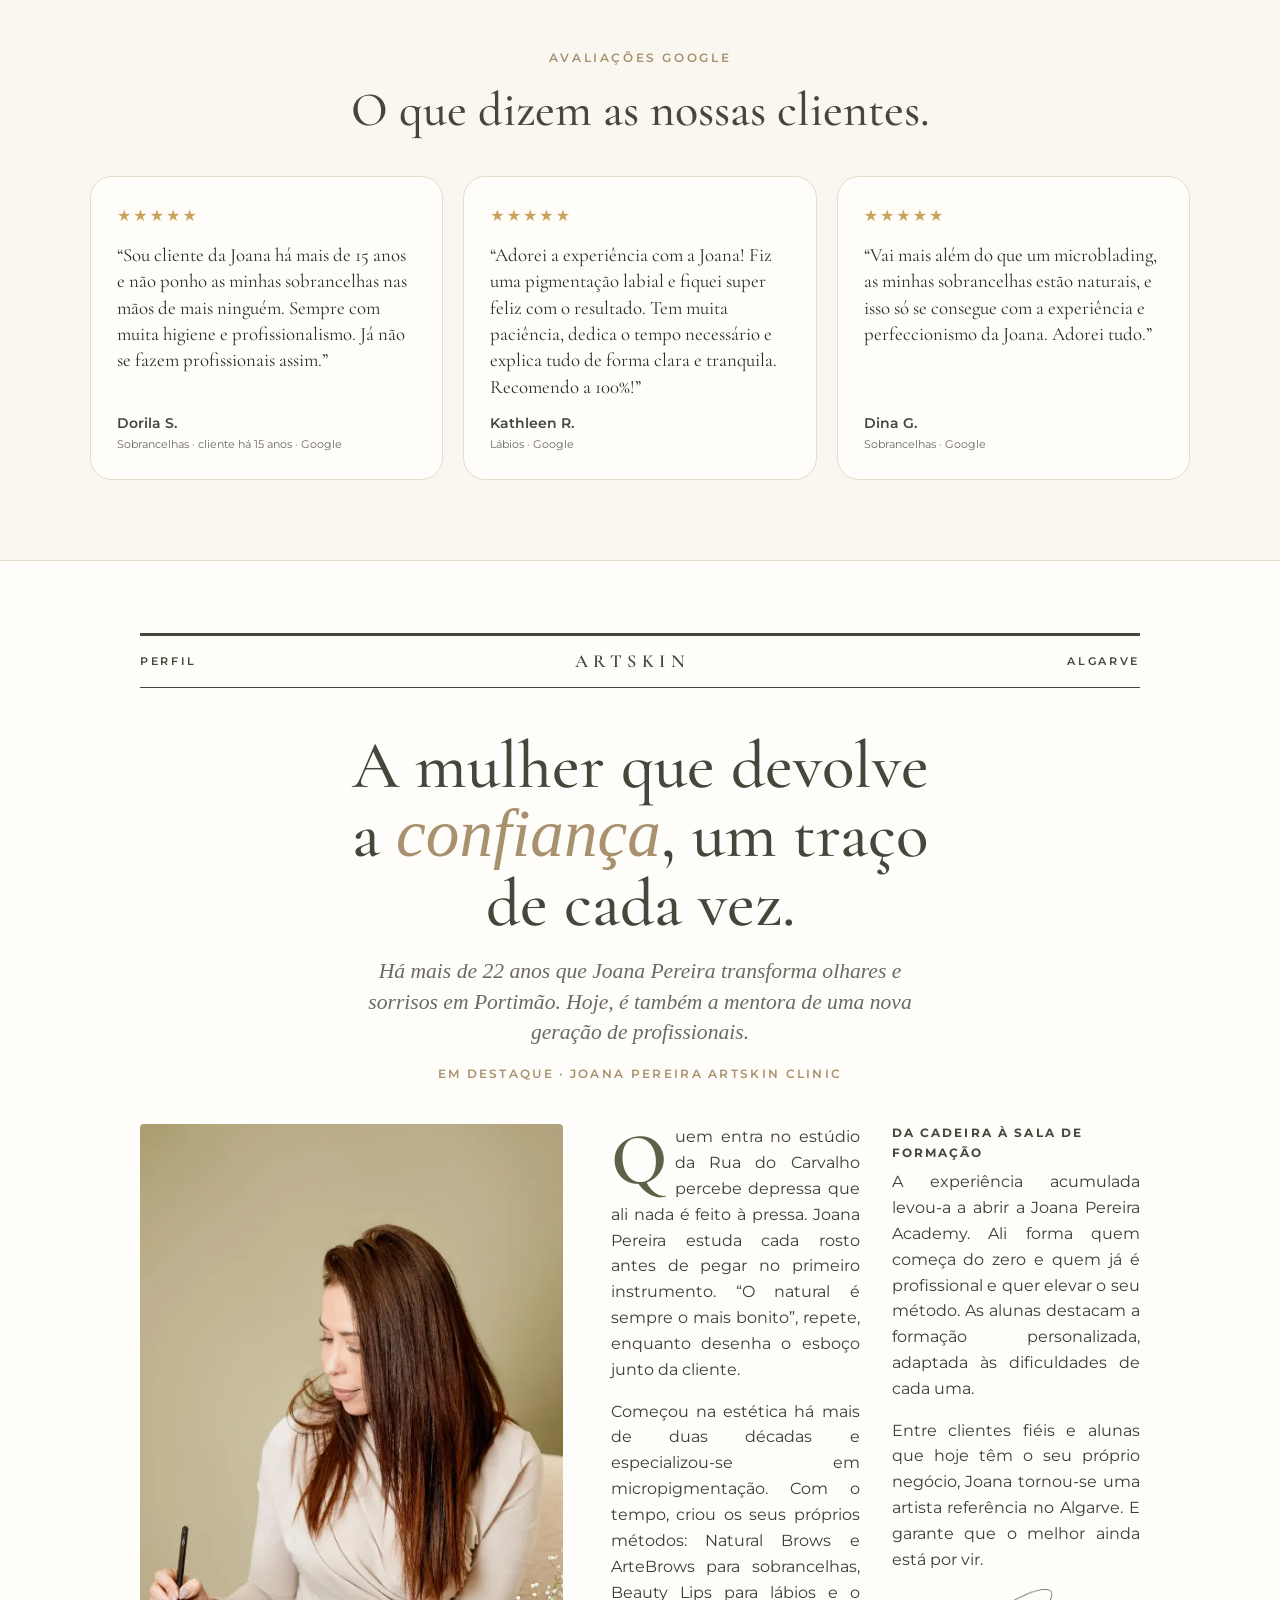
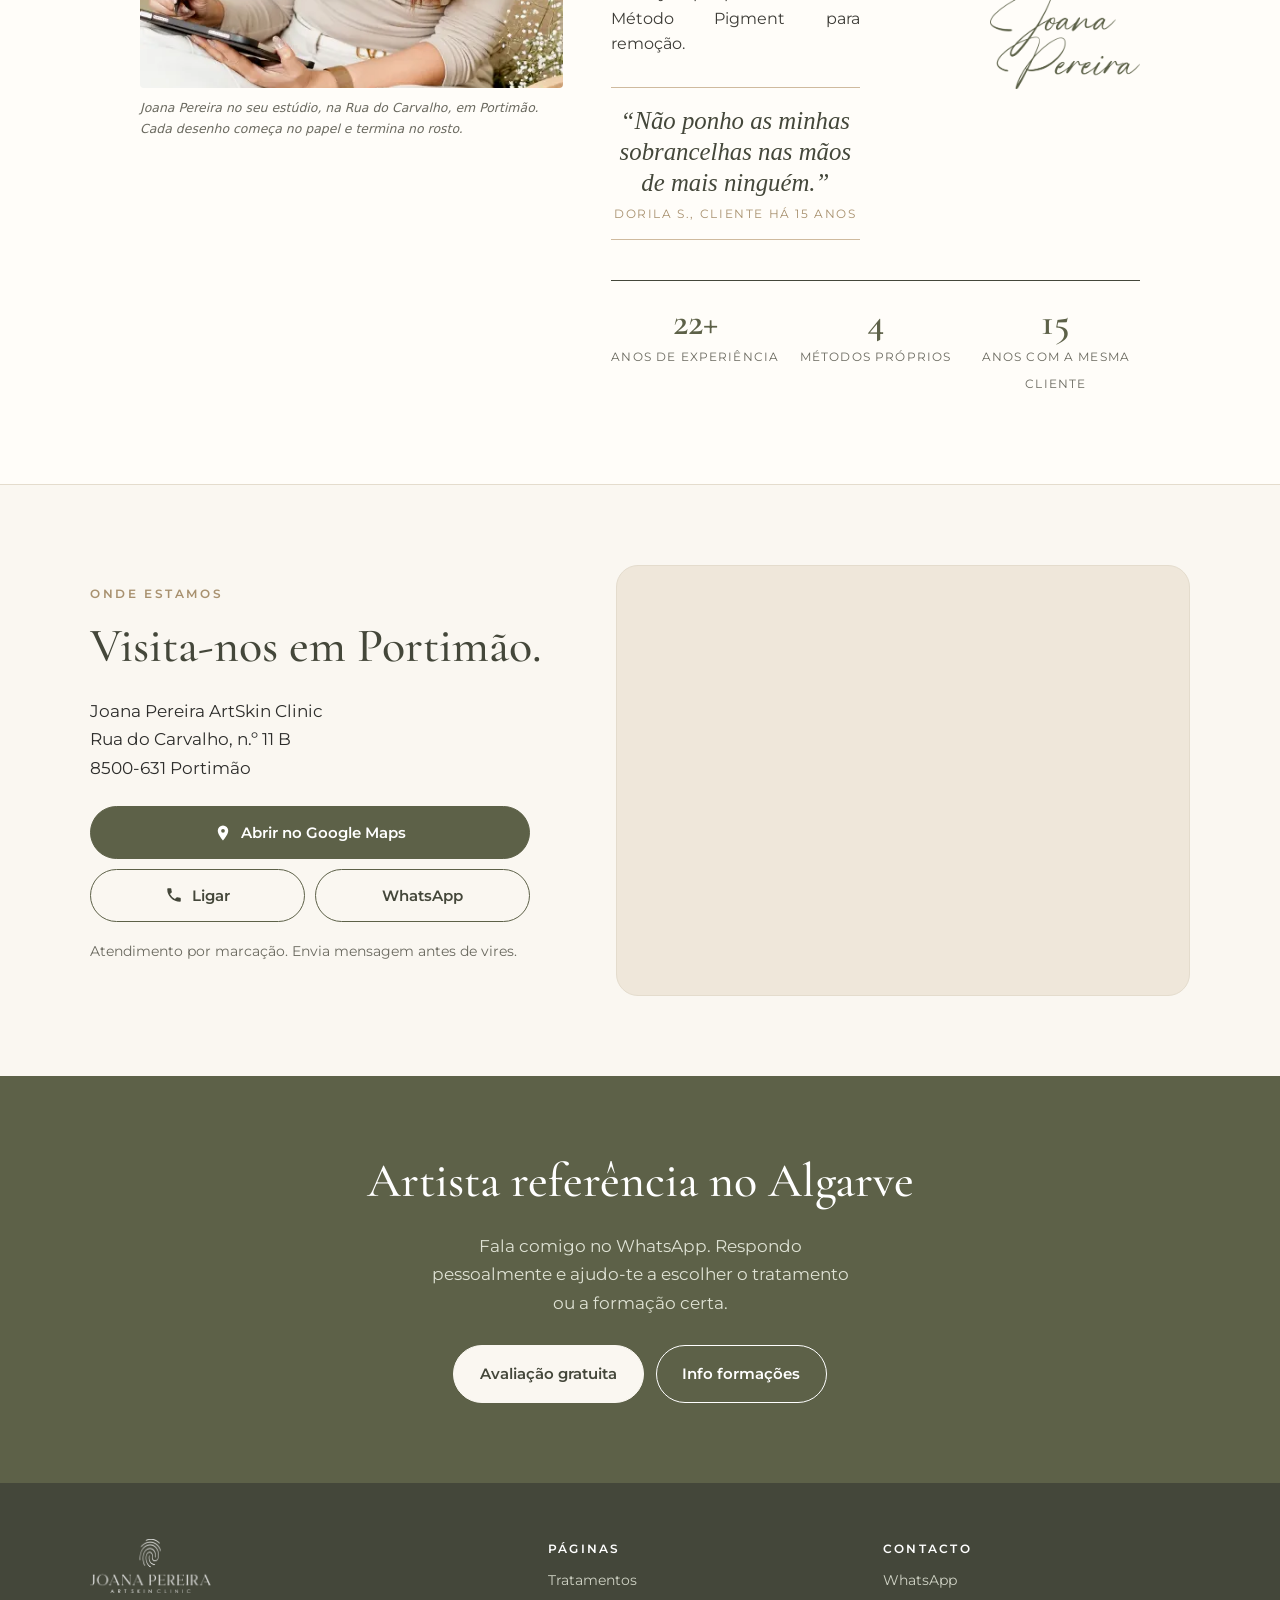
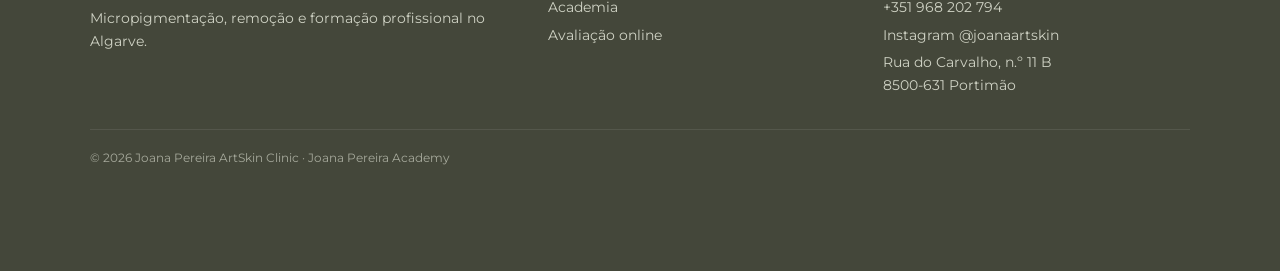
==== commit c7ea2af9: "Klarna também nos tratamentos Co-Authored-By: Claude Opus 5.5 <noreply@anthropic.com> Claude-Session" ====
--- a/index.html
+++ b/index.html
@@ -70,14 +70,14 @@
         <a class="path cli" href="clientes.html">
           <span class="tag">Clientes</span>
           <h3>Quero fazer um tratamento</h3>
-          <p>Sobrancelhas, lábios ou remoção. Começa com uma avaliação online gratuita.</p>
+          <p>Sobrancelhas, lábios ou remoção. Começa com uma avaliação online gratuita. Paga em até 3x sem juros com Klarna.</p>
           <ul><li>Natural Brows · ArteBrows fio a fio</li><li>Beauty Lips</li><li>Método Pigment — remoção</li></ul>
           <span class="go">Ver tratamentos</span>
         </a>
         <a class="path aca" href="academia.html">
           <span class="tag" style="color:var(--beige)">Academia</span>
           <h3>Quero aprender e evoluir</h3>
-          <p>Formações para começar do zero ou para elevar o teu método como profissional.</p>
+          <p>Formações para começar do zero ou para elevar o teu método como profissional. Pagamento facilitado com Klarna.</p>
           <ul><li>Natural Brows</li><li>Beauty Lips</li><li>Método Pigment</li></ul>
           <span class="go">Ver formações</span>
         </a>
--- a/assets/css/site.css
+++ b/assets/css/site.css
@@ -227,3 +227,56 @@
 .facts strong { display: block; font-family: "Cormorant Garamond", serif; font-size: 2.4rem; color: var(--olive); line-height: 1; font-weight: 600; }
 .facts span { font-size: .72rem; letter-spacing: .1em; text-transform: uppercase; color: var(--muted); }
 .sig { width: 150px; margin: 8px 0 0 auto; }
+
+/* Foto no topo de um cartão de tratamento */
+.card-photo { display: block; margin: -30px -26px 22px; }
+.card-photo img { width: 100%; aspect-ratio: 4/3; object-fit: cover; object-position: 50% 22%; border-radius: var(--radius) var(--radius) 0 0; }
+/* Montagens antes/depois: mostrar a imagem inteira, sem cortar etiquetas */
+.card-photo img { aspect-ratio: 1200/919; }
+.card-photo img.full { object-fit: contain; background: #fff; }
+
+/* Página de formação */
+.chips { list-style: none; padding: 0; margin: 20px 0 0; display: flex; flex-wrap: wrap; gap: 8px; }
+.chips li { background: var(--white); border: 1px solid var(--line); border-radius: 99px; padding: 6px 14px; font-size: .82rem; font-weight: 500; color: var(--olive-dark); }
+.checks { list-style: none; padding: 0; margin: 22px 0 0; display: grid; gap: 10px; }
+.checks li { display: flex; gap: 12px; align-items: center; background: var(--white); border: 1px solid var(--line); border-radius: 99px; padding: 10px 18px; font-weight: 500; color: var(--olive-dark); }
+.checks li::before { content: "✓"; flex: 0 0 26px; height: 26px; border-radius: 50%; background: var(--olive); color: #fff; display: grid; place-items: center; font-size: .8rem; }
+.days { display: grid; gap: 20px; margin-top: 36px; }
+@media (min-width: 900px) { .days { grid-template-columns: repeat(3, 1fr); } }
+.day { background: var(--white); border: 1px solid var(--line); border-radius: var(--radius); padding: 28px 26px; }
+.day p, .day ul { color: var(--muted); font-size: .95rem; }
+.day ul { padding-left: 1.1rem; margin: 0; } .day li { margin: 6px 0; }
+.day-n { display: inline-block; background: var(--olive); color: #fff; border-radius: 99px; padding: 4px 14px; font-size: .75rem; font-weight: 600; letter-spacing: .1em; text-transform: uppercase; margin-bottom: 14px; }
+.day.feature { background: var(--olive); border: 0; } .day.feature h3 { color: #fff; } .day.feature ul { color: #dfe2d4; }
+.day.feature .day-n { background: var(--cream); color: var(--olive-dark); }
+.syllabus { display: grid; gap: 0 40px; margin-top: 32px; }
+@media (min-width: 860px) { .syllabus { grid-template-columns: 1fr 1fr; } }
+.syllabus ul { list-style: none; padding: 0; margin: 0; }
+.syllabus li { padding: 12px 0 12px 22px; border-bottom: 1px solid rgba(255,255,255,.14); color: #dfe2d4; font-size: .95rem; position: relative; }
+.syllabus li::before { content: ""; position: absolute; left: 0; top: 20px; width: 8px; height: 8px; border-radius: 2px; background: var(--beige); }
+.syllabus b { color: #fff; font-weight: 600; }
+.includes .ico { color: var(--beige-dark); font-size: 1.2rem; margin-bottom: 8px; }
+.wide-photo { margin: 28px 0 0; border-radius: var(--radius); overflow: hidden; }
+.wide-photo img { width: 100%; max-height: 420px; object-fit: cover; }
+.prices { display: grid; gap: 20px; margin-top: 40px; align-items: stretch; }
+@media (min-width: 900px) { .prices { grid-template-columns: repeat(3, 1fr); } }
+.price { background: var(--white); border: 1px solid var(--line); border-radius: var(--radius); padding: 30px 26px; display: flex; flex-direction: column; }
+.price p { color: var(--muted); font-size: .95rem; }
+.price .amount { font-family: "Cormorant Garamond", serif; font-size: 2.8rem; line-height: 1; color: var(--olive-dark); margin: 6px 0 16px; font-weight: 600; }
+.price .amount small { font-family: Montserrat, sans-serif; font-size: .8rem; font-weight: 500; color: var(--muted); }
+.price .btn { margin-top: auto; align-self: flex-start; }
+.price.feature { background: var(--olive); border: 0; transform: translateY(-6px); box-shadow: 0 18px 40px rgba(45,45,43,.18); }
+.price.feature h3, .price.feature .amount { color: #fff; } .price.feature p, .price.feature .amount small { color: #dfe2d4; }
+.klarna { display: flex; gap: 18px; align-items: center; margin-top: 28px; padding: 20px 22px; border-radius: 18px; background: var(--sand); }
+.klarna p { margin: 0; color: var(--muted); font-size: .93rem; } .klarna b { color: var(--olive-dark); }
+.klarna-badge { flex: 0 0 auto; background: #ffb3c7; color: #17120f; font-weight: 700; border-radius: 8px; padding: 10px 14px; font-size: .95rem; }
+@media (max-width: 560px) { .klarna { flex-direction: column; align-items: flex-start; } }
+.steps.big { max-width: 720px; }
+.timeline { list-style: none !important; padding: 0 !important; margin: 0 0 12px !important; }
+.timeline li { display: grid; grid-template-columns: 64px 1fr; gap: 8px; padding: 7px 0; border-bottom: 1px dashed var(--line); margin: 0 !important; }
+.day.feature .timeline li { border-color: rgba(255,255,255,.18); }
+.timeline b { color: var(--olive); } .day.feature .timeline b { color: var(--beige); }
+.day-goal { margin: 14px 0 0; font-style: italic; font-size: .9rem !important; }
+.day.feature .day-goal { color: #dfe2d4; }
+.klarna-line { margin: -8px 0 14px !important; font-size: .82rem !important; font-weight: 600; color: var(--beige-dark) !important; }
+.price.feature .klarna-line { color: var(--beige) !important; }
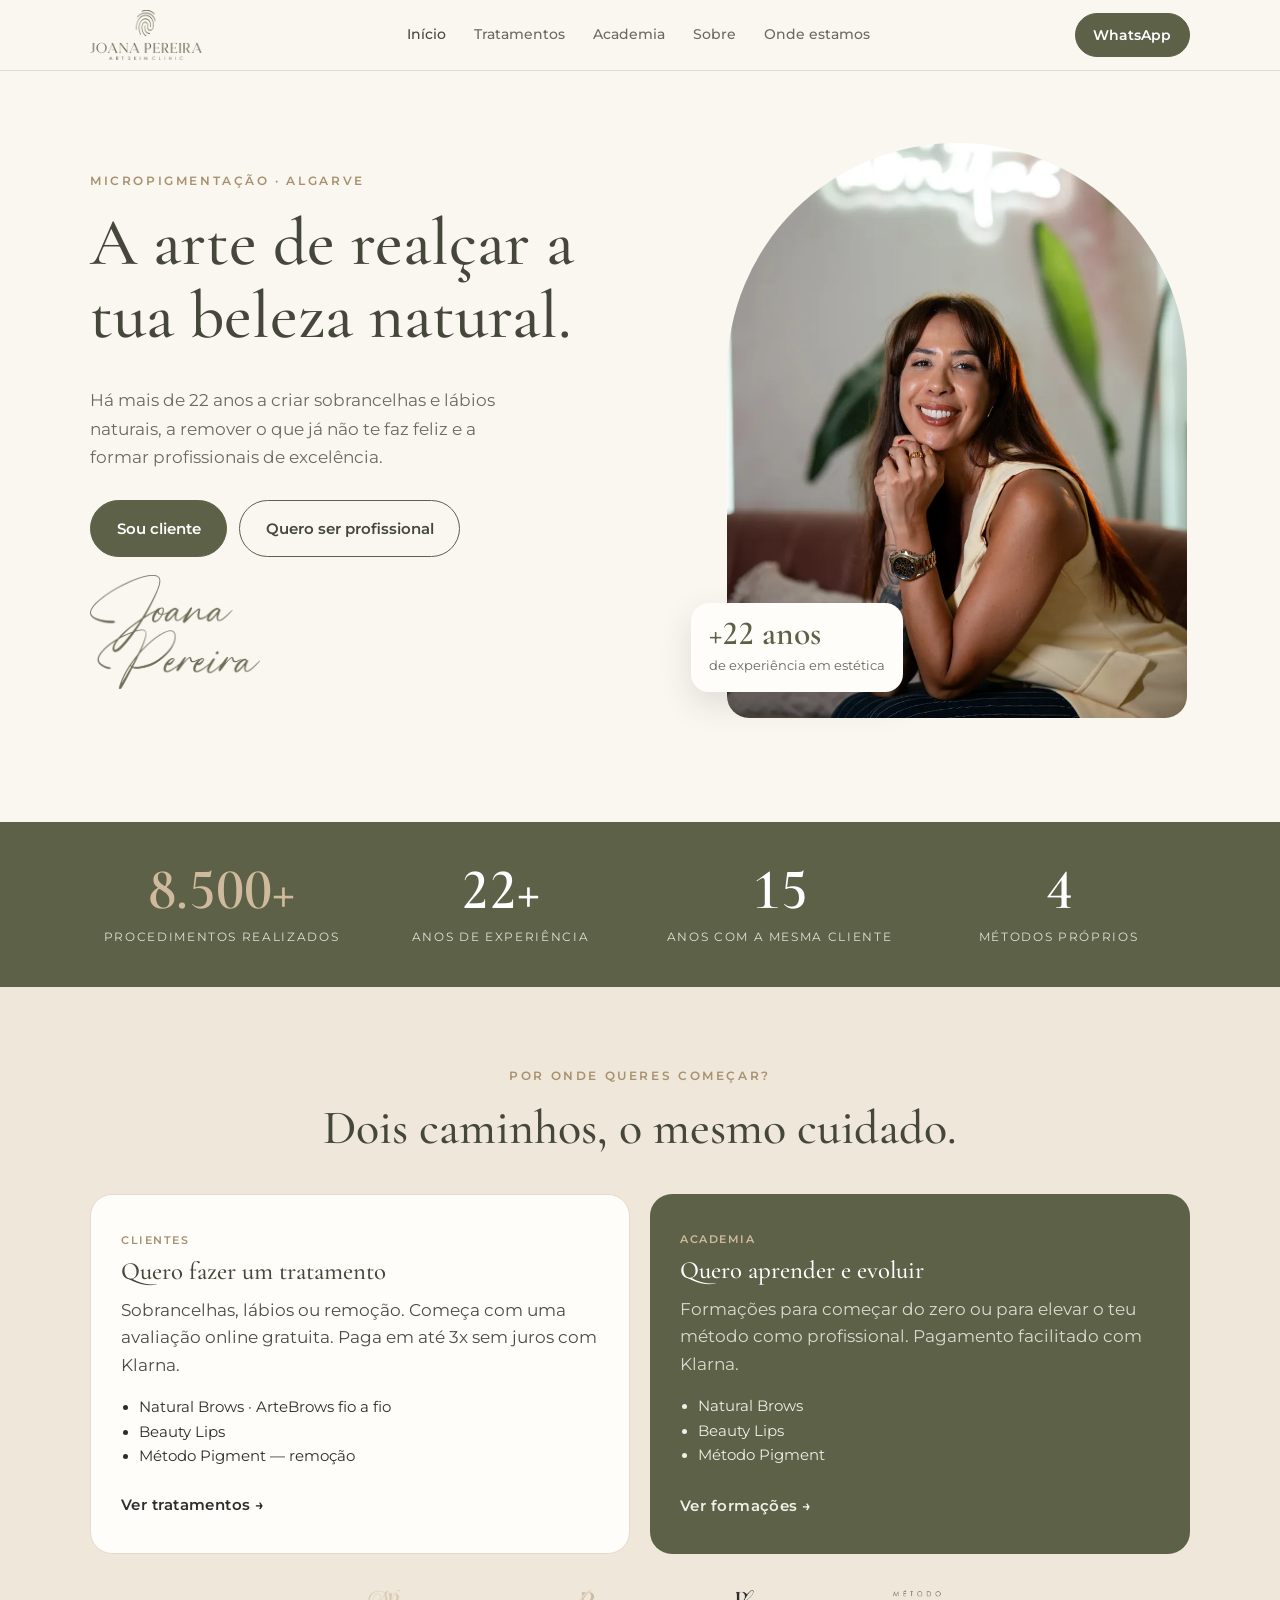
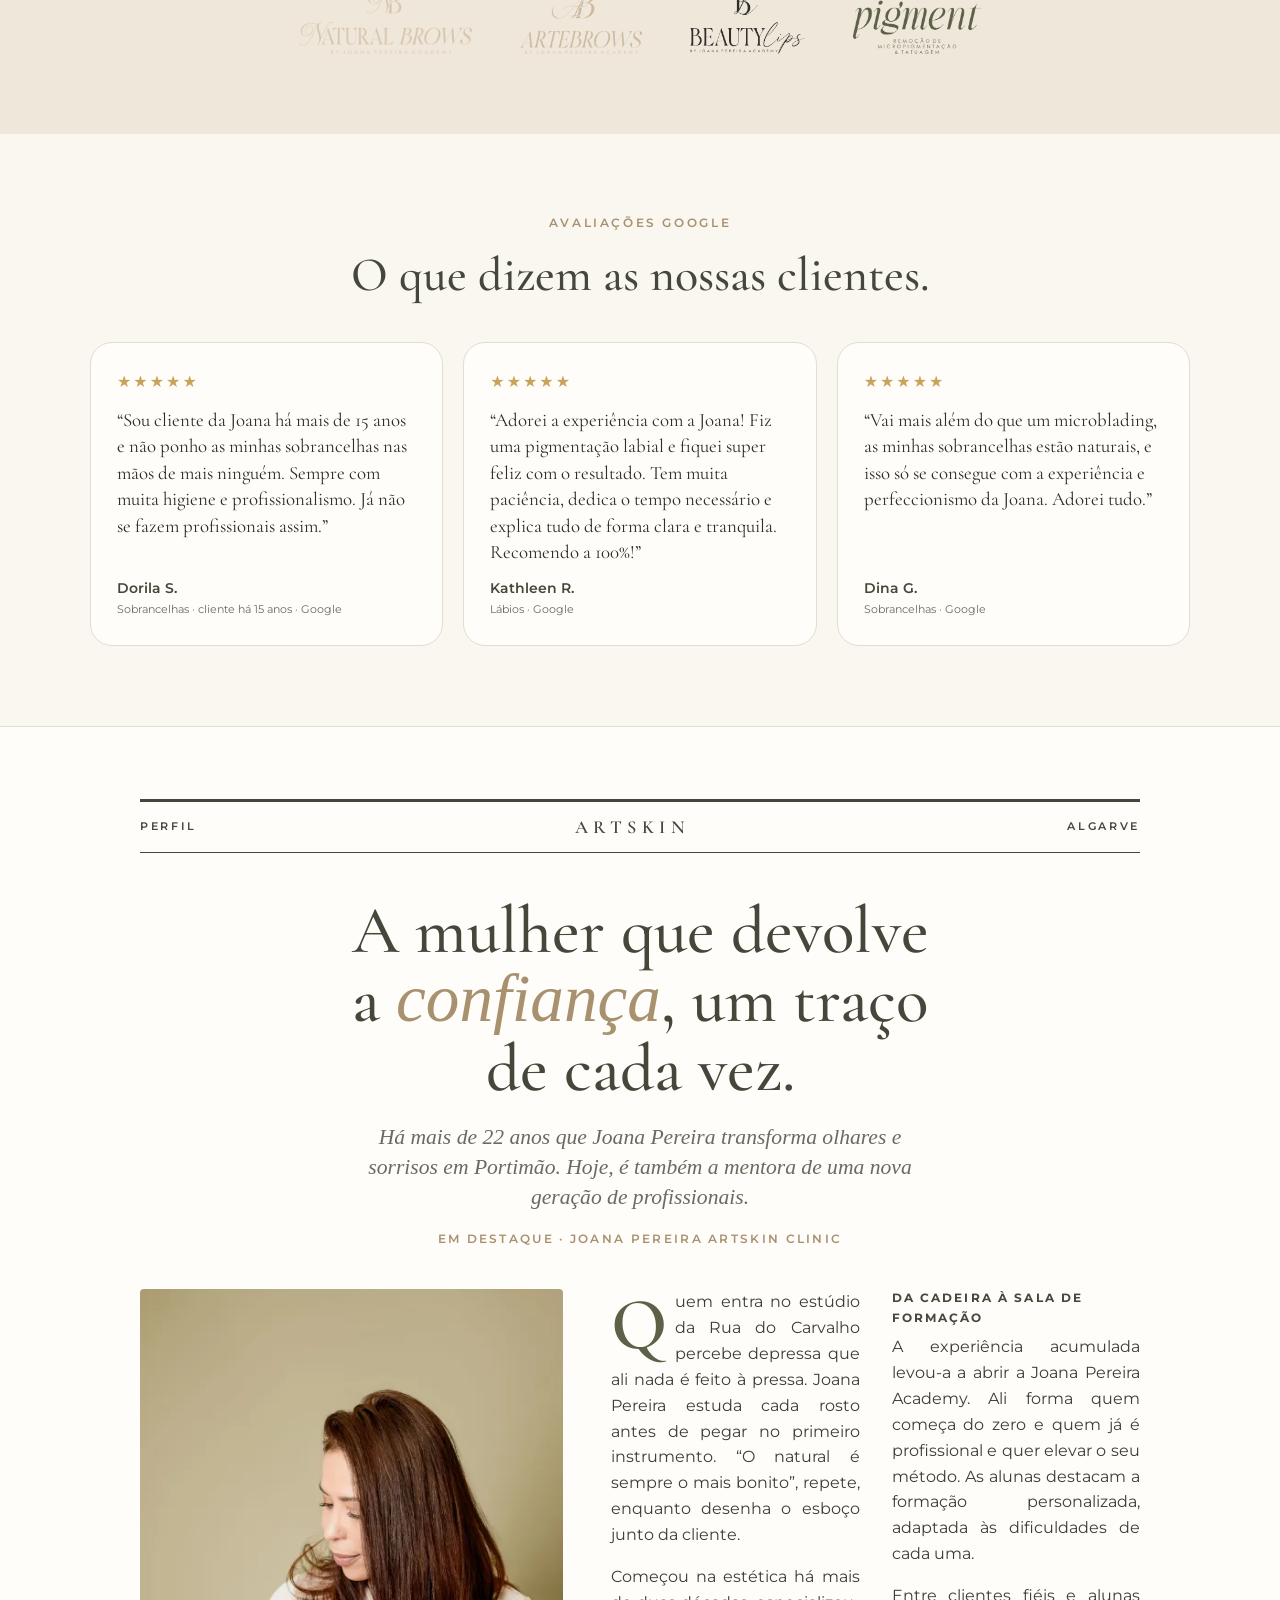
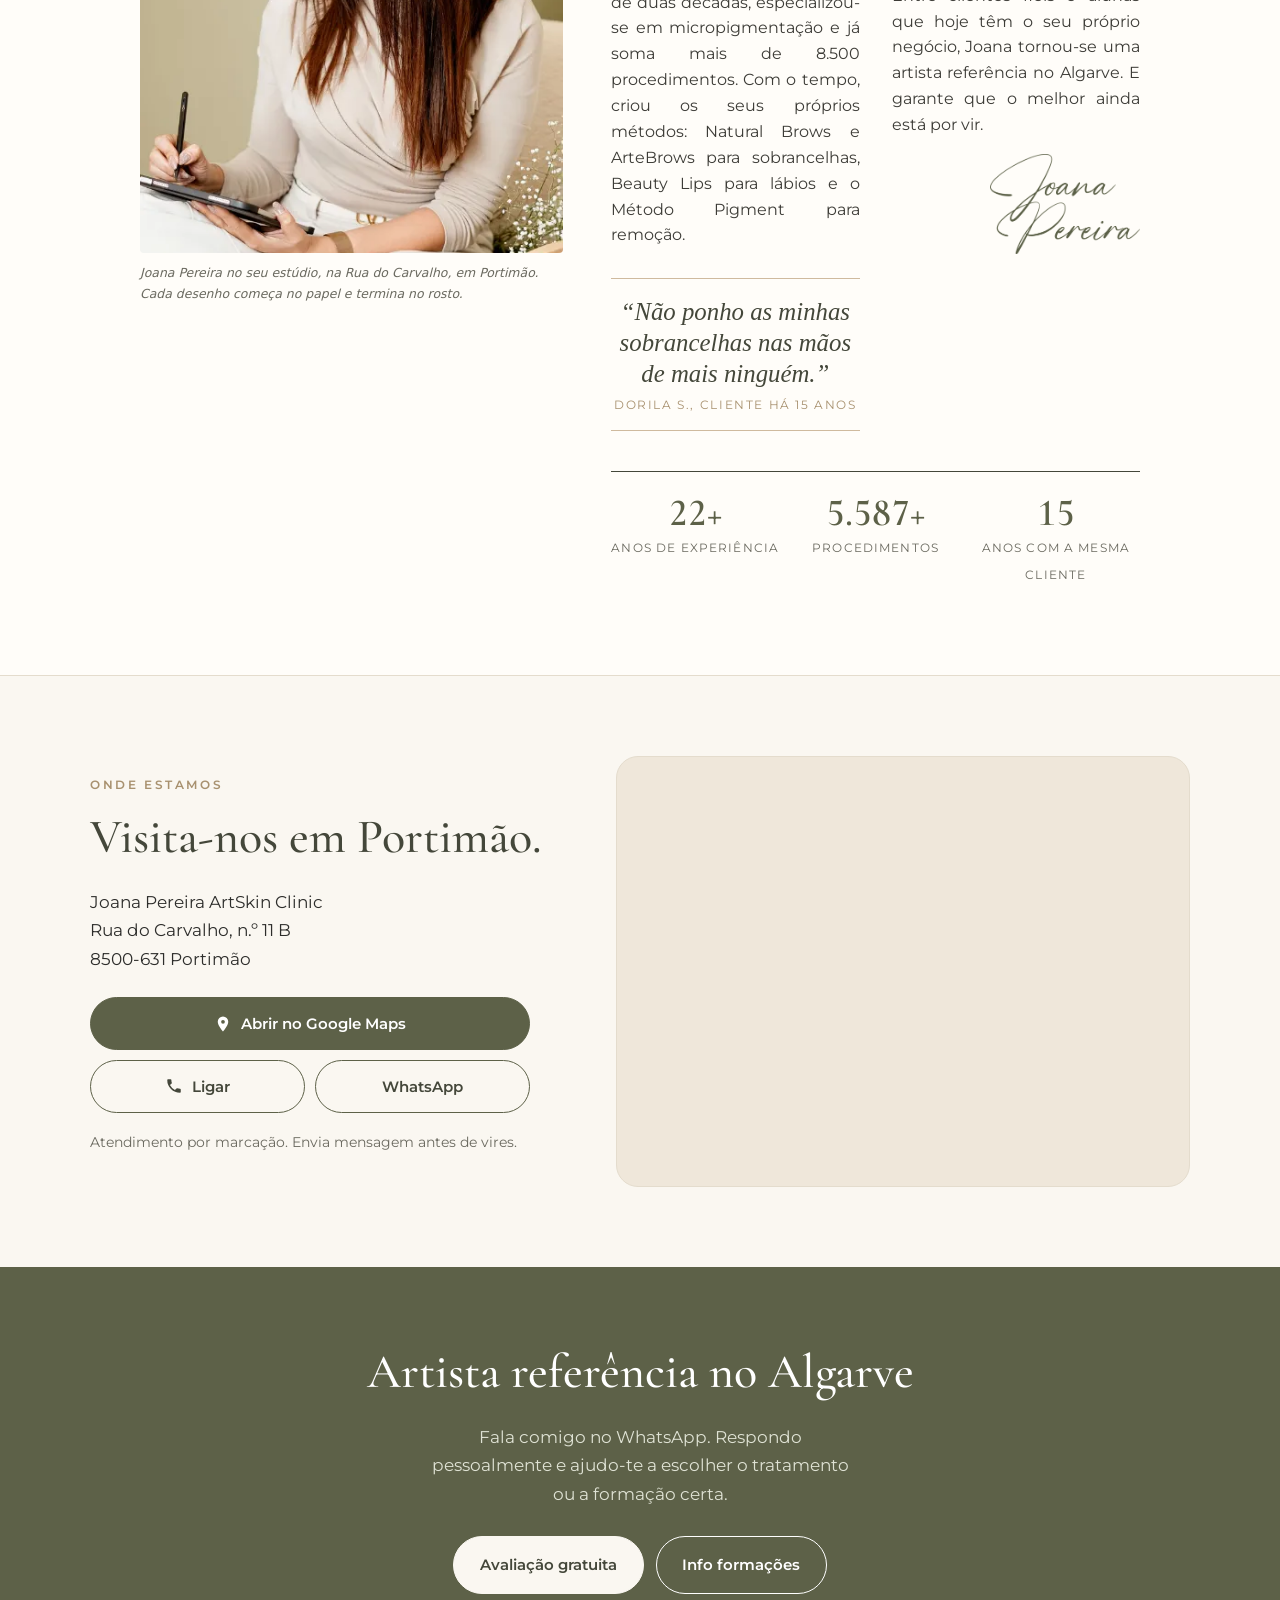
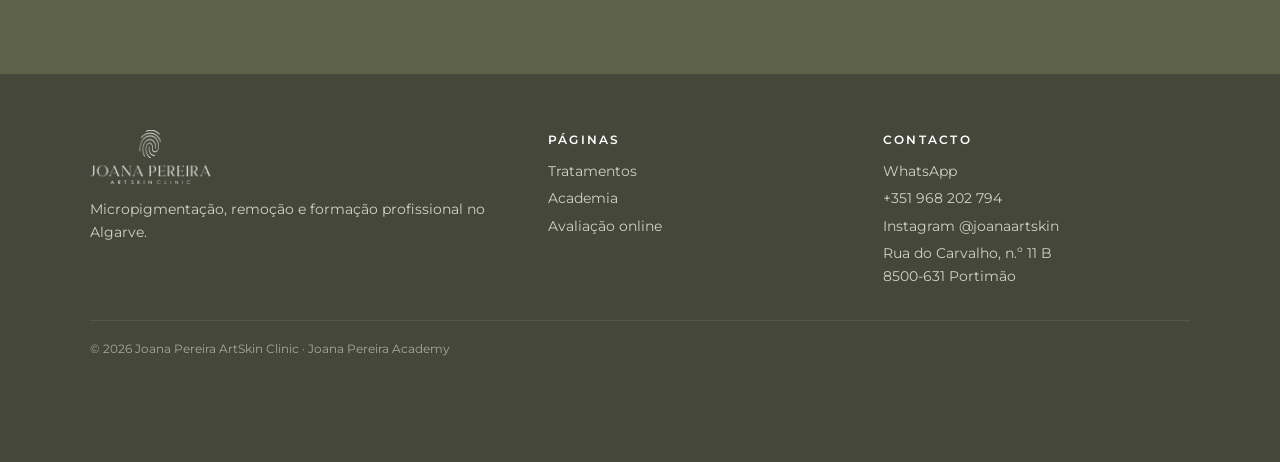
==== commit d0a76480: "Contador animado: 8.500+ procedimentos realizados Co-Authored-By: Claude Opus 5.5 <noreply@anthropic" ====
--- a/index.html
+++ b/index.html
@@ -61,6 +61,16 @@
     </div>
   </section>
 
+  <!-- NÚMEROS -->
+  <section class="counters" aria-label="Joana Pereira em números">
+    <div class="wrap">
+      <div class="counter"><strong data-count="8500" data-suffix="+">8.500+</strong><span>procedimentos realizados</span></div>
+      <div class="counter"><strong data-count="22" data-suffix="+">22+</strong><span>anos de experiência</span></div>
+      <div class="counter"><strong data-count="15">15</strong><span>anos com a mesma cliente</span></div>
+      <div class="counter"><strong data-count="4">4</strong><span>métodos próprios</span></div>
+    </div>
+  </section>
+
   <!-- ESCOLHA DE CAMINHO -->
   <section class="bg-sand">
     <div class="wrap center">
@@ -126,7 +136,7 @@
         <div>
           <div class="body">
             <p>Quem entra no estúdio da Rua do Carvalho percebe depressa que ali nada é feito à pressa. Joana Pereira estuda cada rosto antes de pegar no primeiro instrumento. “O natural é sempre o mais bonito”, repete, enquanto desenha o esboço junto da cliente.</p>
-            <p>Começou na estética há mais de duas décadas e especializou-se em micropigmentação. Com o tempo, criou os seus próprios métodos: Natural Brows e ArteBrows para sobrancelhas, Beauty Lips para lábios e o Método Pigment para remoção.</p>
+            <p>Começou na estética há mais de duas décadas, especializou-se em micropigmentação e já soma mais de 8.500 procedimentos. Com o tempo, criou os seus próprios métodos: Natural Brows e ArteBrows para sobrancelhas, Beauty Lips para lábios e o Método Pigment para remoção.</p>
             <div class="pull">“Não ponho as minhas sobrancelhas nas mãos de mais ninguém.”<small>Dorila S., cliente há 15 anos</small></div>
             <h4>Da cadeira à sala de formação</h4>
             <p>A experiência acumulada levou-a a abrir a Joana Pereira Academy. Ali forma quem começa do zero e quem já é profissional e quer elevar o seu método. As alunas destacam a formação personalizada, adaptada às dificuldades de cada uma.</p>
@@ -135,7 +145,7 @@
           </div>
           <div class="facts">
             <div><strong>22+</strong><span>anos de experiência</span></div>
-            <div><strong>4</strong><span>métodos próprios</span></div>
+            <div><strong data-count="8500" data-suffix="+">8.500+</strong><span>procedimentos</span></div>
             <div><strong>15</strong><span>anos com a mesma cliente</span></div>
           </div>
         </div>
--- a/assets/css/site.css
+++ b/assets/css/site.css
@@ -280,3 +280,21 @@
 .day.feature .day-goal { color: #dfe2d4; }
 .klarna-line { margin: -8px 0 14px !important; font-size: .82rem !important; font-weight: 600; color: var(--beige-dark) !important; }
 .price.feature .klarna-line { color: var(--beige) !important; }
+.price .btn.pay { margin-top: 10px; }
+[hidden] { display: none !important; }
+
+/* Nada a tapar texto */
+[id] { scroll-margin-top: 120px; }
+body { padding-bottom: 0; }
+.wa-float { transition: opacity .25s, transform .25s; }
+.wa-float.off { opacity: 0; transform: translateY(16px); pointer-events: none; }
+@media (max-width: 1279px) { .wa-float { display: none; } }
+
+/* Contadores */
+.counters { padding: 40px 0; background: var(--olive); color: #fff; }
+.counters .wrap { display: grid; grid-template-columns: repeat(2, 1fr); gap: 28px 16px; text-align: center; }
+@media (min-width: 760px) { .counters .wrap { grid-template-columns: repeat(4, 1fr); } }
+.counter strong { display: block; font-family: "Cormorant Garamond", serif; font-weight: 600; font-size: clamp(2.6rem, 7vw, 3.6rem); line-height: 1; color: #fff; }
+.counter:first-child strong { color: var(--beige); }
+.counter span { display: block; margin-top: 8px; font-size: .74rem; letter-spacing: .14em; text-transform: uppercase; color: #dfe2d4; }
+[data-count], .counter strong, .badge strong, .stats strong, .facts strong { font-variant-numeric: lining-nums tabular-nums; }
